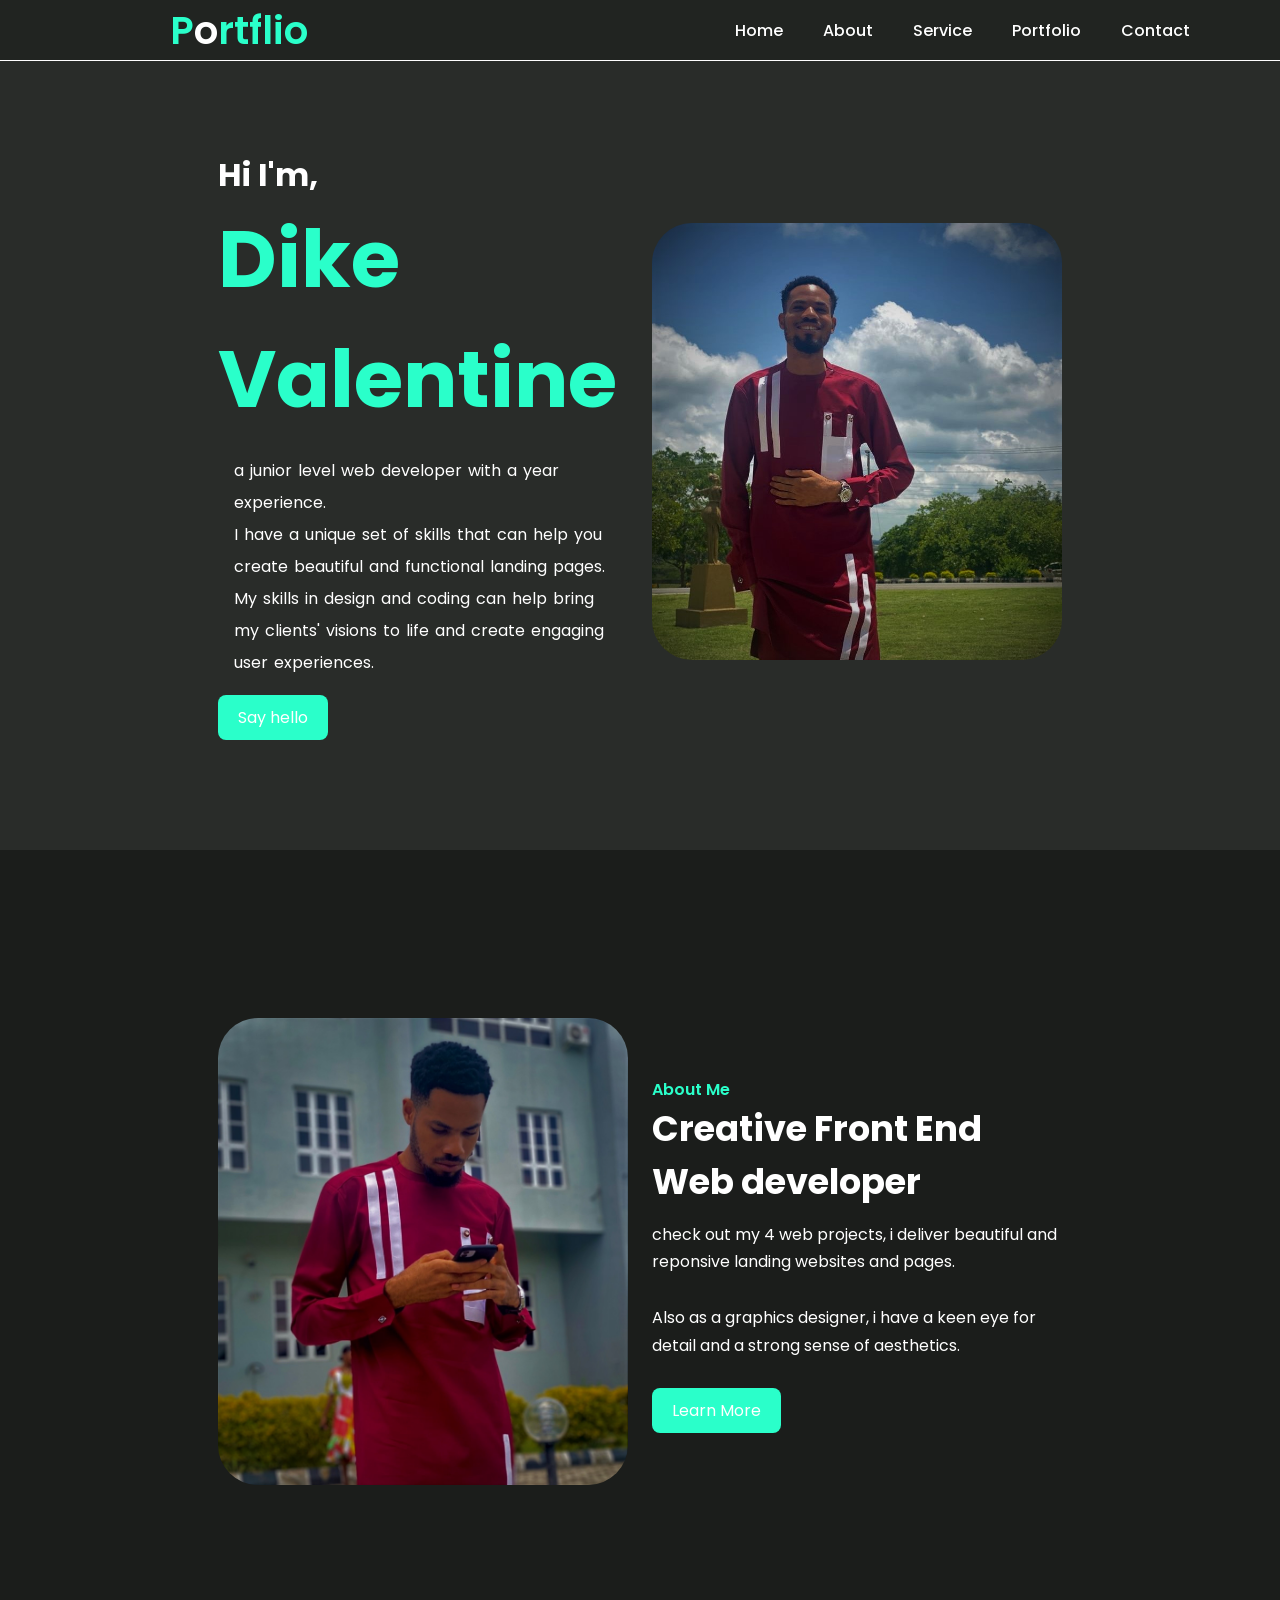
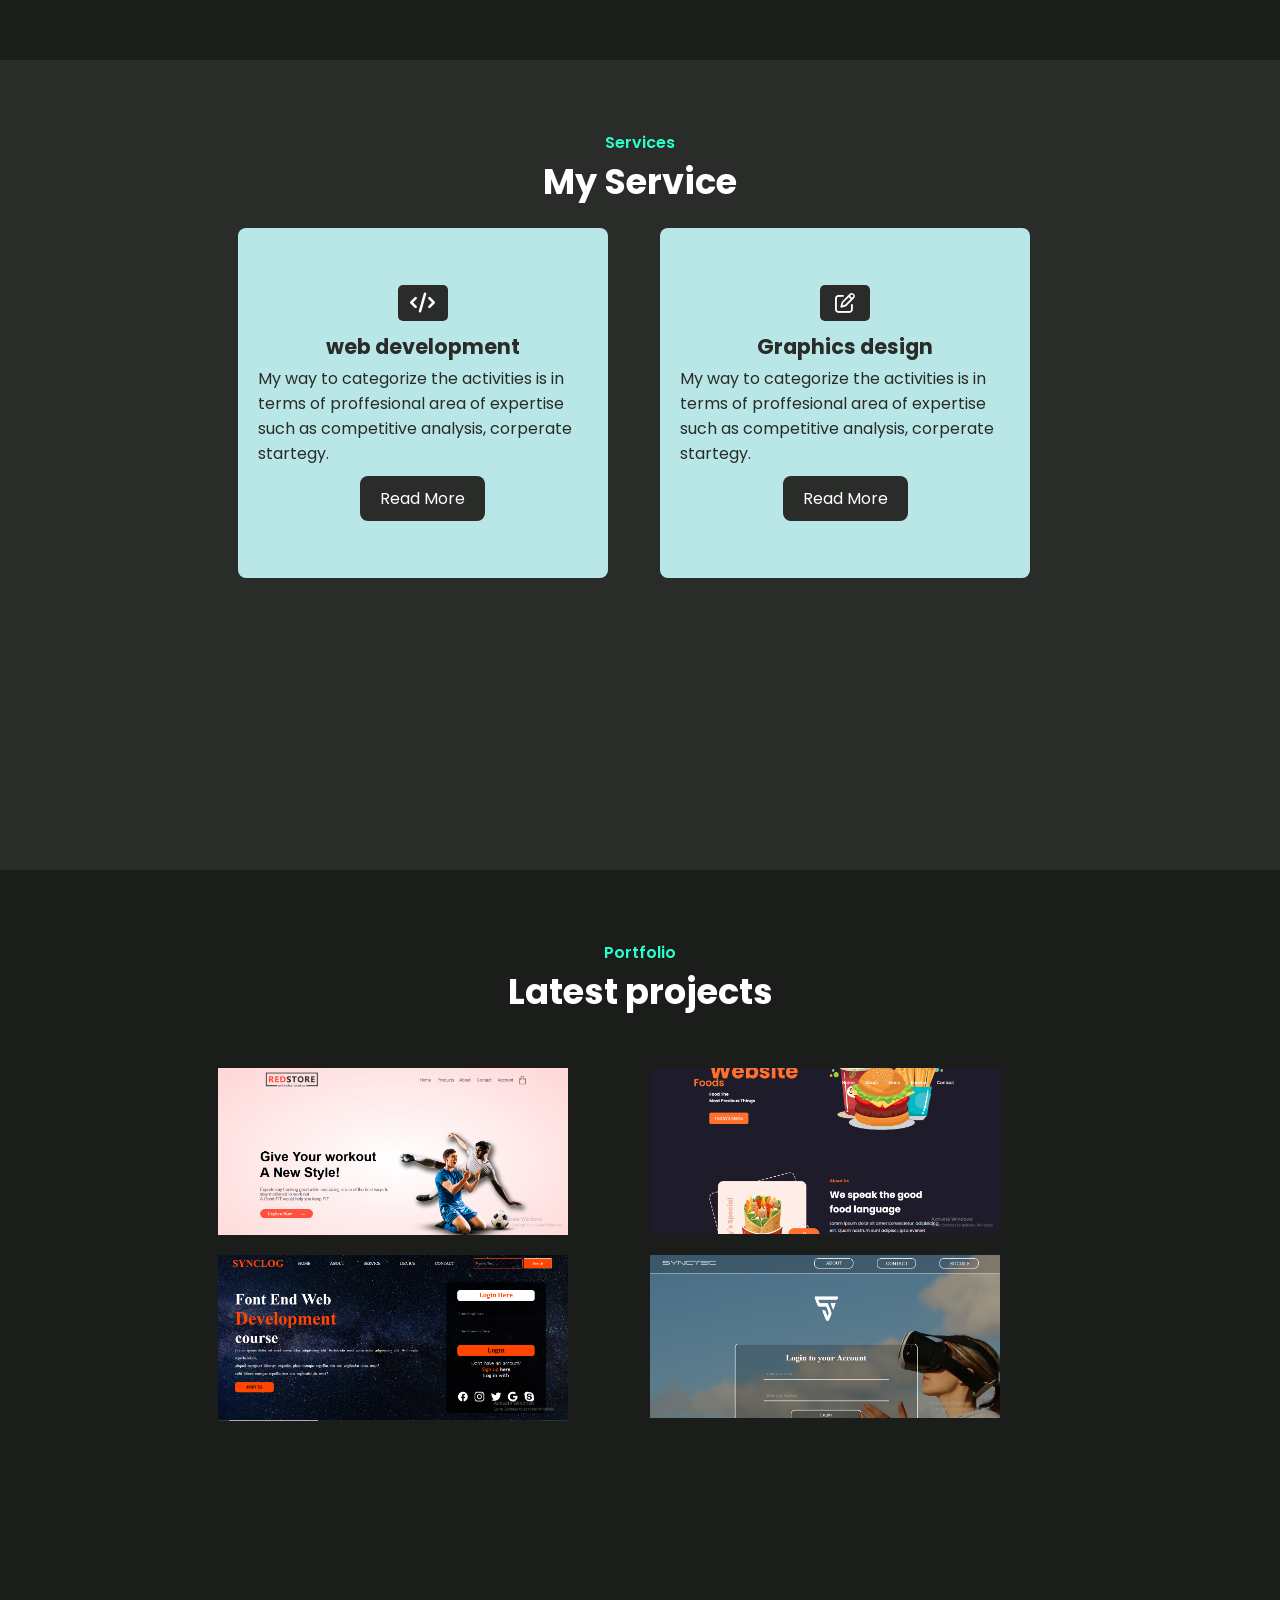
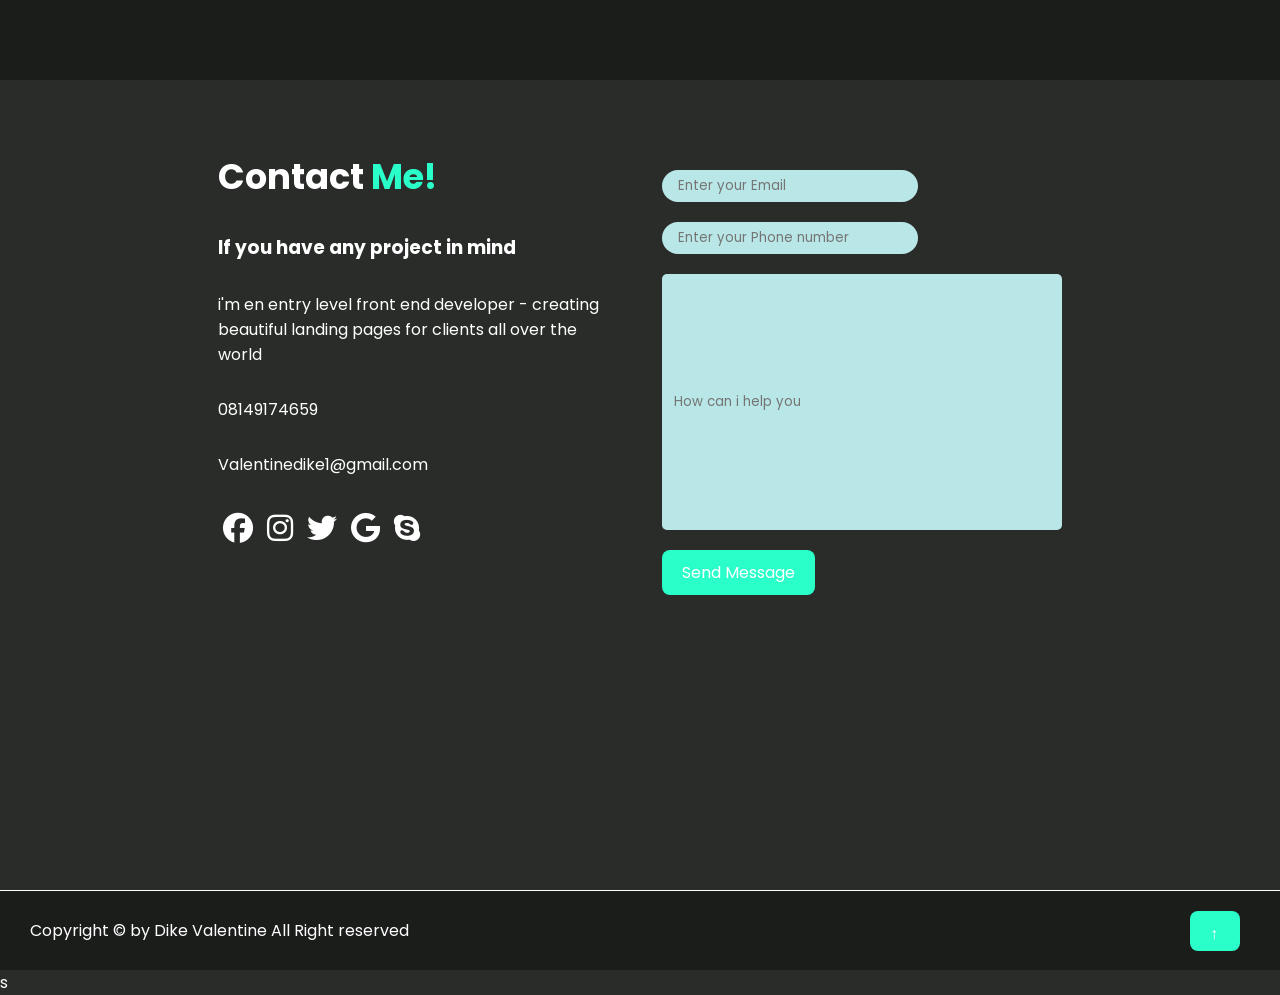
==== index.html @ 597dbd9a "nav abr update to portfolio" ====
<!DOCTYPE html>
<html lang="en">
  <head>
    <meta charset="UTF-8" />
    <meta http-equiv="X-UA-Compatible" content="IE=edge" />
    <meta name="viewport" content="width=device-width, initial-scale=1.0" />
    <link rel="stylesheet" type="text/css" href="main.css" />
    <title>My portfolio site</title>
    <!-- <link rel="stylesheet" href="https://cdnjs.cloudflare.com/ajax/libs/font-awesome/6.3.0/css/all.min.css">
    <link rel="stylesheet" href="path/to/font-awesome/css/font-awesome.min.css">
    <link rel="preconnect" href="https://fonts.googleapis.com">
<link rel="preconnect" href="https://fonts.gstatic.com" crossorigin> -->
<link rel="stylesheet" href="https://cdnjs.cloudflare.com/ajax/libs/font-awesome/6.3.0/css/all.min.css" integrity="sha512-SzlrxWUlpfuzQ+pcUCosxcglQRNAq/DZjVsC0lE40xsADsfeQoEypE+enwcOiGjk/bSuGGKHEyjSoQ1zVisanQ==" crossorigin="anonymous" referrerpolicy="no-referrer" />
<link href="https://fonts.googleapis.com/css2?family=DynaPuff:wght@500&family=Fugaz+One&family=Poppins:ital,wght@0,100;0,200;0,300;0,400;0,500;0,600;0,700;0,800;0,900;1,300&display=swap" rel="stylesheet">
  </head>
  <body>
    <!-- header -->
    <header>
      <a class="logo" href="">P<span>o</span>rtflio</a>


      <!-- <a href="" id="toggle-button" class ="toggle-button"> -->



        <span class="bar"></span>
        <span class="bar"></span>
        <span class="bar"></span>
      </a>
      <ul id="navbar-links" class="navbar-links">
        <li><a href="#home">Home</a></li>
        <li><a href="#about">About</a></li>
        <li><a href="#service">Service</a></li>
        <li><a href="#portfolio">Portfolio</a></li>
        <li><a href="#contact">Contact</a></li>
      </ul>

    <div id="menu-btn"><i class="fa-solid fa-bars"></i></div>
  
      

    </header>

    <!-- home section -->
    <section class="home" id="home">
      <div class="home-text">
        <h3>Hi I'm,</h3>
        <h1>Dike Valentine</h1>
        <p>
          a junior level web developer with a year experience.<br />
          I have a unique set of skills that can help you create beautiful
          and functional landing pages. My skills in design and coding can help
          bring my clients' visions to life and create engaging user
          experiences.
        </p>
        <a href="#" class="btn">Say hello</a>
      </div>

      <div class="home-img">
        <img src="images/firstimage.jpg" alt="" />
      </div>
    </section>

    <!-- about me section -->

    <section class="about" id="about">
      <div class="about-img">
        <img src="images/secondimage.JPG" />
      </div>
      <div class="about-text">
        <span>About Me</span>
        <h4>Creative Front End Web developer</h4>
        <p>check out my 4 web projects, i deliver beautiful and reponsive landing websites and pages. </p>
        <p>Also as a graphics designer, i have a keen eye for detail and a strong sense of aesthetics. </p>
        <a href="#" class="btn">Learn More</a>
      </div>
    </section>

    <!-- Services section-->
    <section class="service" id="service">
      <div class="heading">
        <span>Services</span>
        <h4>My Service</h4>
      </div>

      <div class="service-container">
        <div class="box">
          <i class="fa fa-code" aria-hidden="true"></i>
          <h2>web development</h2>
          <h3>My way to categorize the activities is in terms of proffesional area of expertise such as competitive analysis, corperate startegy.</h3>
          <a href="#" class="btn">Read More</a>
        </div>

        <div class="box">
          <i class="fa-regular fa-pen-to-square"></i>
          <h2>Graphics design</h2>
          <h3>My way to categorize the activities is in terms of proffesional area of expertise such as competitive analysis, corperate startegy.</h3>
          <a href="#" class="btn">Read More</a>
        </div>
        </div>
<!-- 
        <div class="box">
          <h2>Programming with python</h2>
          <h3></h3>
          <a href="#" class="btn">Learn More</a>
        </div>
      </div> -->
    </section>

    <!-- portfolio section -->

    <section class="portfolio" id="portfolio">
      <div class="heading">
        <span>Portfolio</span>
        <h4>Latest projects</h4>
      </div>

      <div class="portfolio-container">
        <div class="port-box">
          <div class="port-box-img">
            <img src="images/ecommerce.PNG" alt="" />
          </div>
          <div class="layer">
            <h3>E-Commerce Website</h3>
            <p>A landing page for an E-commerce site</p>
          </div>
        </div>

        <div class="port-box">
          <div class="port-box-img">
            <img src="images/foodwebsite.PNG" alt="" />
          </div>
          <div class="layer">
            <h3>Food & Restaurant Website.</h3>
            <p>A Food & Restaurnat landing web page</p>
          </div>
        </div>

        <div class="port-box">
          <div class="port-box-img">
            <img src="images/loginpage.PNG" alt="" />
          </div>
          <div class="layer">
            <h3>Standard log-in page.</h3>
            <p>A log-in web page</p>
          </div>
        </div>

        <div class="port-box">
          <div class="port-box-img">
            <img src="images/synctecwebsite.PNG" alt="" />
          </div>
          <div class="layer">
            <h3>Synctec log-in page</h3>
            <p>Gaming website log-in page</p>
          </div>
        </div>
      </div>
    </section>

    <!-- contact section -->

    <section class="contact" id="contact">
      <div class="contact-conatiner">
      <div class="contact-box">
        <h4>Contact <span>Me!</span> </h4>
        <h3>If you have any project in mind</h3>

        <p>
          i'm en entry level front end developer - creating beautiful landing
          pages for clients all over the world
        </p>

        <p>08149174659</p>

        <p>Valentinedike1@gmail.com</p>

        <div class="icons">
          <a href="#"><i class="fa-brands fa-facebook"></i></a>
          <a href="#"><i class="fa-brands fa-instagram"></i></a>
          <a href="#"><i class="fa-brands fa-twitter"></i></a>
          <a href="#"><i class="fa-brands fa-google"></i></a>
          <a href="#"><i class="fa-brands fa-skype"></i></a>
        </div>
      </div>
      <div class="contact-form">
        <div class="forms">
          <div class="input-div">
            <input
              class="email-input"
              placeholder="  &#160 Enter your Email"
              type="email"
              id="email"
            />
          </div>
          <div class="input-div">
            <input
              class="number-input"
              placeholder="  &#160 Enter your Phone number"
              type="inputbox"
              id="Password"
            />
          </div>

          <div class="input-div">
            <input
              class="info-input"
              placeholder="  &#160How can i help you"
              type="inputbox"
              id="Password"
            />
          </div>
        </div>

        <a href="#" class="btn">Send Message</a>
      </div>
    </div>
    </section>

    <footer> 
      <p>Copyright &#169 by Dike Valentine All Right reserved</p>

      <a href="#top" class="btn">&uarr;</a>
    </footer>
    <script src="script.js" defer></script>
  </body>
</html>
s
---- main.css ----
*{
  padding: 0;
  margin: 0;
  box-sizing: border-box;
  font-family: 'Poppins', sans-serif;
  scroll-behavior: smooth;
  list-style: none;
  text-decoration: none;


}

:root{
  --main-color:#2affca;
  --text-color:#fff;
  --bg-color:#292c29;
  --big-font:5rem;
  --h2-font:1rem;
  --p-font:0.9rem;
  --h3-font: 2rem;
  --h4-font: 2.2rem;
  --sec-bg-color:#1b1d1b;

}

::selection{
  background-color: var(--main-color) ;
  color: var(--text-color);
}

body{
  background: var(--bg-color);
  color: var(--text-color);
}


/* header section */

/* .toggle-button{
  position: absolute;
  top: .75rem;
  right: 1rem;
  display: flex;
  flex-direction: column;
  justify-content: space-between;
  width: 30px;
  height: 21px;
  visibility: hidden;
}

.toggle-button .bar{

  height: 3px;
  width: 100%;
  background-color: white;
  border-radius: 10px;
} */
#menu-btn i{

  
font-size: 30px;
visibility: hidden;

}

header{
  position: fixed;
  top: 0;
  right: 0;
  width: 100%;
  z-index: 1000;
  display: flex;
   justify-content: space-between;
  align-items: center;
  padding: 30px 170px;
  border-bottom: solid white;
  border-width: thin;
  height: 3rem;
  background: #11131150;
}



.logo{
  color: var(--main-color);
  font-weight: 600;
  font-size: 2.4rem;
  position: absolute;
}

.logo span{
  color: var(--text-color);
}

header .navbar-links {
  
  position: absolute;
  right: 0;
padding-right: 70px;
width: auto;

 
}

header  ul {
    
  display: flex;

  

}



/* header .r li.active{

  opacity: 1;



}
header .r .active{
  visibility: hidden;
} */


.navbar-links a{
  color: var(--text-color);
  padding: 10px 20px;
  font-weight: 500;
  transition: color 0.6s linear;
}

.navbar-links li a:hover{
  color: var(--main-color);
}

#menu-icon{
  font-size: 2rem;
  cursor: pointer;
}



/* home section */

h4{
  font-size: var(--h4-font);
}

section{
  padding: 70px 17%;
  width: 100%;
  min-height: 90vh;

}

.home{
  width: 100%;
  min-height: 90vh;
  display: grid;
  grid-template-columns: repeat(2, 1fr);
  grid-gap: 1.5rem;
   align-items: center;
   margin-top: 40px; 
}

.home img{
  max-width: 100%;
  width: 600px;
  height: auto;
  border-radius: 40px;
  transition: all 0.5s ease-in-out;
  cursor: pointer;
  
}

.home img:hover{

  transform:translateX(40px);
}

.home-text h1{
  font-size: var(--big-font);
  color: var(--main-color);
 
}

.home-text p{
  font-size: var(--h2-font);
  margin: 1rem 1rem;
  word-spacing: 2px;
  line-height:2rem;
}

.home-text h3{
  font-size: var(--h3-font);

}

.btn{
  display: inline-block;
  padding: 10px 20px;
  background-color: var(--main-color);
  color: #fff;
  border-radius: 0.5rem;
  transition: 0.18s ease-out;
  cursor: pointer;
}

.btn:hover{

  transform: scale(1.2) translateY(5px);
}

/* about menu */

.about{
  display: grid;
  grid-template-columns: repeat(2, 2fr);

grid-gap: 1.5rem;
align-items: center;

  background-color: var(--sec-bg-color);
 
}



.about-img img{
  max-width: 100%;
  width: 600px;
  height: auto;
  border-radius: 40px;
  transition: all 0.5s ease-in-out;
  cursor: pointer;
}

.about img:hover{

  transform:translateX(-40px);
}

.about-text span{
  color: var(--main-color);
  font-weight: 600;

}

.about-text h2{
  font-size: var(--h2-font);
  margin-top: 0.8rem;
}

.about-text p{

  margin: 0.8rem 0 1.8rem;
  line-height: 1.7;
}


.heading{
  text-align: center;
}

.heading span{
  color: var(--main-color);
  font-weight: 600;
}

.heading h2{
  font-size: var(--h2-font);

}


/* service section */



.service-container{
  display: grid;
  /* grid-template-columns: repeat(auto-fit, minmax(220px, auto));
  grid-gap: 1.5rem;
  align-items: center; */
  

  
  
  justify-content: center;
  grid-template-columns: repeat(2, 1fr);

}

.service-container .btn{
  background-color: var(--bg-color);
  color: var(--text-color);
  transition: transform 0.18s ease-in-out , background-color 0.3s ease;
}

.service-container .btn:hover{
  background-color: rgb(151, 151, 151);

}

.box{
  position: relative;
  margin-top: 4rem;
  margin: 20px 20px;
  height: auto;
  display: flex;
  flex-direction: column;
  align-items: center;
  justify-content: center;
  background: #b9e6e6;
  padding: 20px;
  border-radius: 0.5rem;
  height: 350px;
  width: 370px;
  cursor: pointer;
}

.box i{

  font-size: 20px;
  background-color: var(--bg-color);
  width: 50px;
  height: 36px;
  display: flex;
  justify-content: center;
  border-radius: 5px;
  align-items: center;
}

.box-img{

  width: 220px;
  height: 220px;

}

.box-img img{

  width: 100%;
  height: 100%;
}

.box h2{
  font-size: 1.3rem;
  color: var(--bg-color);
  margin-top: 10px;

}

.box h3{
  color: var(--bg-color);
  font-size: 1rem;
  font-weight: 400;
  margin: 4px 0 10px;
}

.box span{
color: var(--main-color);
}

/* .box i{
  background: var(--main-color);
  position: absolute;
  right: 0;
  top: 0;
  font-size: 30px;
  padding: 7px;
  border-top-right-radius: 0.5rem} */


  /* portfolio section */


.portfolio{
  background: var(--sec-bg-color);
}

  .port-box{

    width: 350px;
    position: relative;
    text-align: center;
    height: auto;
  }

  .port-box-img{

    width: 350px;
    max-width: 350px;
    height: auto;
    cursor: pointer;
  
   
  
  }

  .layer{
    position: absolute;
    height: 0;
    bottom: 0;
    left: 0;
    right: 0;
    background-color: rgba(0, 0, 0, 0.75);
    transition: .5s ease;
    overflow: hidden;
    display: flex;
    flex-direction: column;
    align-items: center;
    justify-content: center;
border-top-left-radius: 10px;
border-top-right-radius: 10px;
cursor: pointer;
  }

.port-box:hover .layer{  

    height: 90%;

  }

  .port-box-img img{

    width: 100%;
    height:auto;
    display: block;
  }


  .portfolio-container{

    margin-top: 50px;

    display: grid;
    grid-template-columns: repeat(2, 2fr);
    justify-content: center;
    grid-gap: 20px;
  }

  .portfolio-container h3{
    margin: 5px;
    color: var(--main-color);
  }



  /* contact section */

  .contact-form{
    
    margin-left: 50px;

  }

  .contact-box h2{

   margin:30px 0;
   border: none;
   outline: none;

  }

  .contact-box h4 span{

    color: var(--main-color);
  }
  .contact-box h3{

    margin:30px 0;
    }

    
 .contact-box p{
  margin:30px 0;
    }

  .contact-conatiner{

    display: grid;
    grid-template-columns: repeat(2, 2fr);

  }

   .email-input{

    width: 16rem;
    height: 2rem;
    border: none;
    background: #b9e6e6;
    border-radius: 35px
  }

  .number-input{
    width: 16rem;
    height: 2rem;
    background: #b9e6e6;
    border: none;
    border-radius: 35px
  }

  .info-input{
    width: 25rem;
    height: 16rem;
    border: none;
    background: #b9e6e6;
    border-radius: 5px
  }

  .input-div{

    margin: 20px 0;

  }

  .icons{
    
    width: 100%;
    /* display: flex;
    justify-content: space-between;
    align-items: center;
    margin-bottom: 10px; */
}

.icons a{
  color: white;
  text-decoration: none;
  font-size: 30px;
  padding-bottom: 50px;
  transition: color 0.2s ease-in-out;
  margin-top: 20px;
  margin-left: 5px;
  margin-right: 5px;
  transition: all 0.3s ease-in-out;
  cursor: pointer;
  
  }

  .icons a i{

    font-size: 30px;
  }

  .icons a:hover{
    color:var(--main-color);
  }

  /* footer section */

  footer{
    display: flex;
    justify-content: space-between;
    align-items: center;
  border-top: solid white;
  border-width: thin;
  height: 5rem;
  background: var(--sec-bg-color);
  }

  footer a{
    width: 50px;
    height: 40px;
    margin-right: 40px;
   /* margin-top: 20px; */

  }

  footer p{

    margin-left: 30px;
    

  }

  /* media queries */
  /* --dextop: 1200px;
  --laptop: 992px;
  --tablet: 768px;
  --phone: 460px; */


  @media screen and (max-width: 740px){

    
    body p {

      font: 0.5px;
      

    }

    header{
      width: 100%;
      position: relative;

      
    }
    header .logo{
      position: absolute;
      right: 530px;

    }
    /* .toggle-button{

      visibility: visible;
      margin-top: 8px;


    } */

    header .navbar-links{
  display: flex;
      flex-direction: column;
      justify-content: center;
      align-items: center;
      width: 100%;
      padding: 0;
      
    }

     .navbar-links{
      /* display: flex;
      flex-direction: column;
      justify-content: center;
      align-items: center; */
      width: 100%;
      top: 0;
      background: var(--main-color);
      height: 60vh;
      margin: 0;
      font-size: 20px;
      transform: translateY(-800px);
      transition: all 0.5s;
    }
  

    .navbar-links li{

      display: flex;
      justify-content: center;
      align-items: center;
      width: 100%;
      margin: 15px 0;
    }

    .showmenu{
      transform: translate(0);
    }

    #menu-btn i {

     visibility: visible;
      position: absolute;

      right: 30px;
      top: 15px;
  
      
    }
  

    

    .header .navbar-links:hover{

      visibility: visible;


    }



   

    .r-links ul li a:hover{

      color: var(--text-color);
      transform: scale(2);
    }
    
    .icons {

 display: flex;
    }

    .icons i{

      margin: 0 10px;
    }

  

  

    .home{
      display: flex;
      flex-direction: column;
    }

    .home-text{
      display: flex;
      flex-direction: column;
      justify-content: center;
      align-items: center;
      text-align: center;
      margin-bottom: 40px;

    }

    .about{
      display: flex;
      flex-direction: column;
    }

    .about-text{
      order: 0;

      text-align: center;

    }

    .about-img{
      order: 1;

    }

    .service-container{

      display: flex;
      flex-direction: column;
      justify-content: center;
      align-items: center;
    }

    
    .portfolio-container{

      display: flex;
      flex-direction: column;
      justify-content: center;
      align-items: center;
      row-gap: 50px;

    }

    .logo{
      position: absolute;
      left: 20px;
font-size: 2rem;
    }

    .contact-conatiner{
      display: flex;
      flex-direction: column;
      justify-content: center;
      align-items: center;

    }

    .contact-box{
      display: flex;
      flex-direction: column;
      justify-content: center;
      align-items: center;
    }

    .contact-form{

      display: flex;
      flex-direction: column;
      justify-content: center;
      align-items: center;
    }

    .forms{
      display: flex;
      flex-direction: column;
      justify-content: center;
      align-items: center;
    }

    .menubar i{
      visibility: visible;
      position: absolute;
      padding-left: 130px;
      font-size: 26px;
      }

      .menubar{
     margin-bottom: 20px;
      }
   

   .r {
      display: flex;
      flex-direction: column;
      position: absolute;
     
    }

    }

  

  @media screen and (max-width: 460px){

    .home-text h1{

      font-size:3.5rem;
    }

    .home img{

      border-radius: 10px;
    }

    .about img{
      border-radius: 10px;
    }

    .header{
      width: 100%;
      justify-content: center;
      overflow: hidden;
    }
    
 


 /* .contact-conatiner .icons  i{
margin-left: 250px;
 
  
  } */

  .box{

    height: 260px;
    width: 280px;
    position: relative;

  }

  .box h3{

    font-size: 10px;
    margin-bottom: 25px;
  }

  .box i{
    font-size: 30px;

    height:  250px;
    width: 170;
    padding: 10px 0;


  }

  .port-box{
    
    width: 290px;
  }

  .port-box img{

    width: 290px;

  }

  .box .btn{


    /* margin-bottom: 0px; */

  }

  /* .port-box{
    width: 100px;
  } */

  .info-input{
    width: 250px;
    margin-right:40px;
  }

  .email-input{
    margin-right:40px;
  }

  .number-input{
    margin-right:40px;
  }

  .contact-form .btn{

    margin-right:40px;

  }

  footer{
    font-size: 12px;
   
  }

  footer p{
    margin-left: 50px;
  }

  footer .btn{
    display: none;
   
  }

  .service{
    margin-top: 60px;
  }

  

}
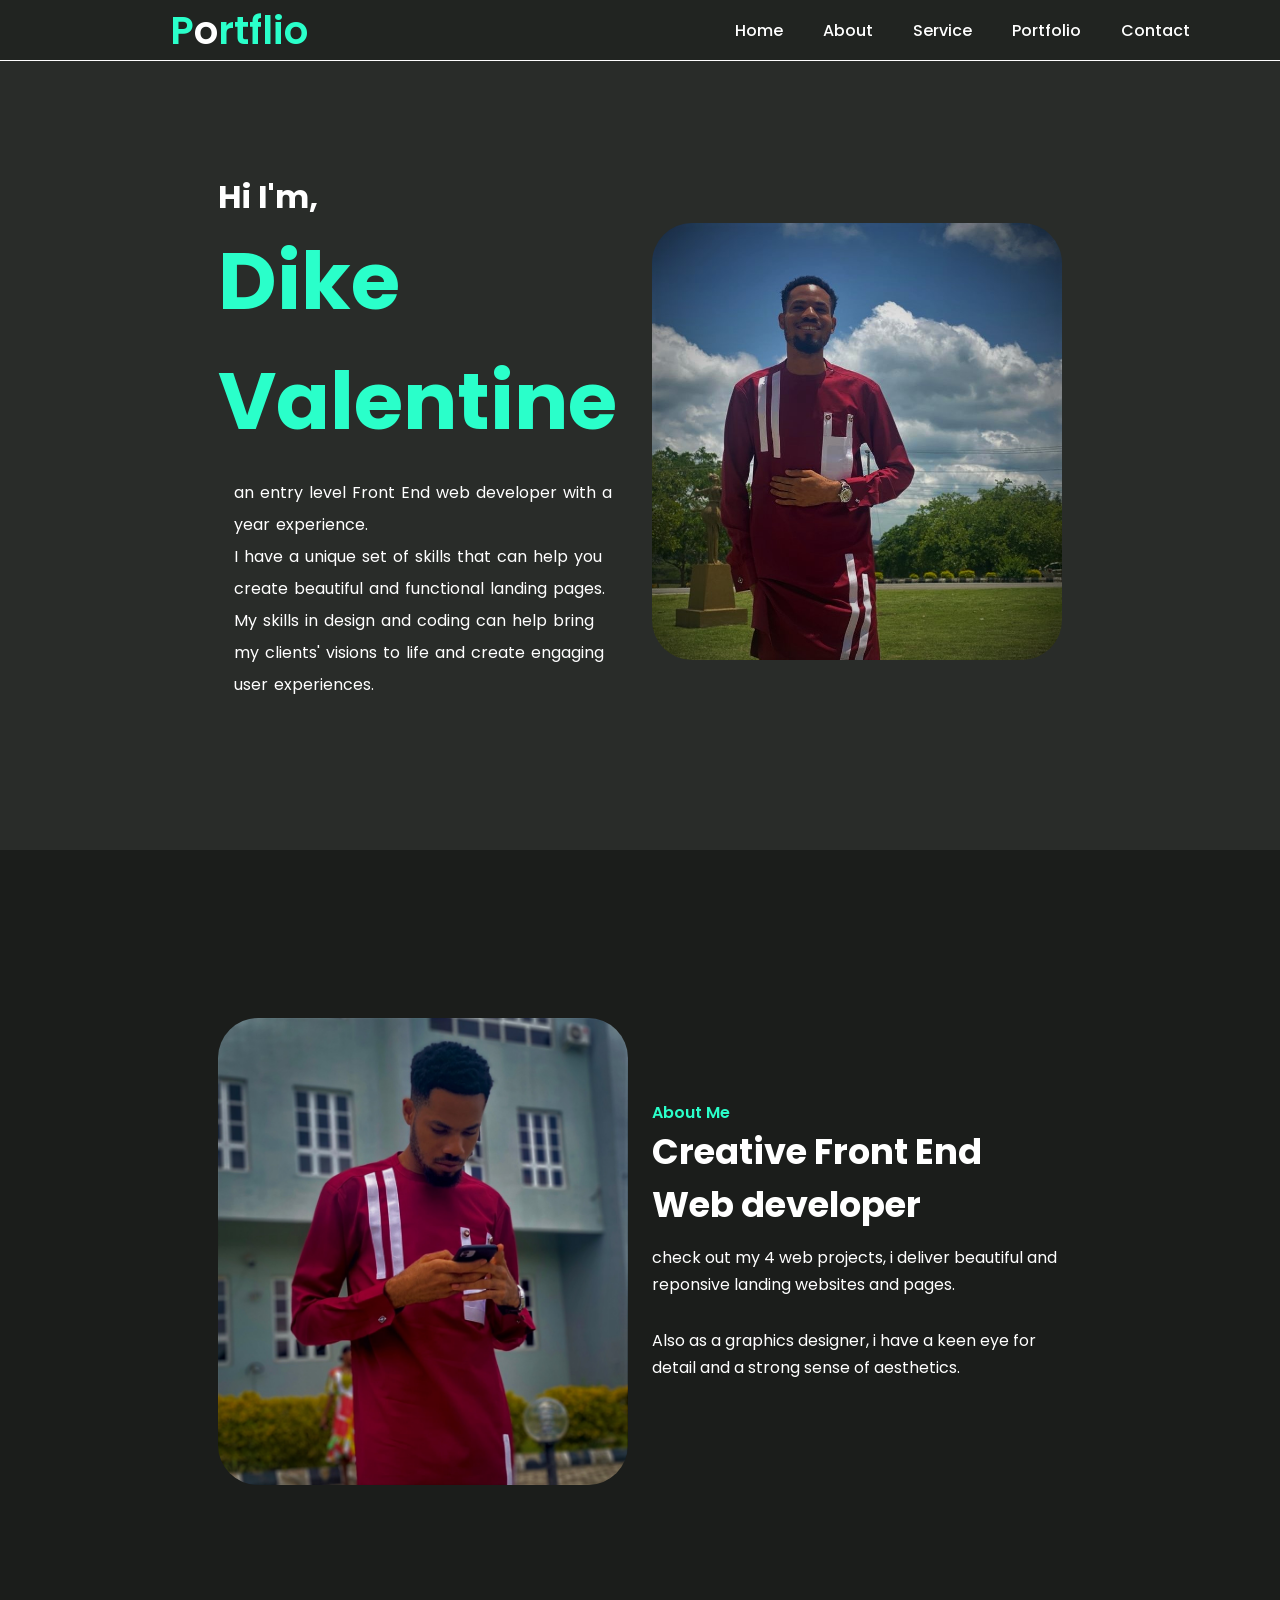
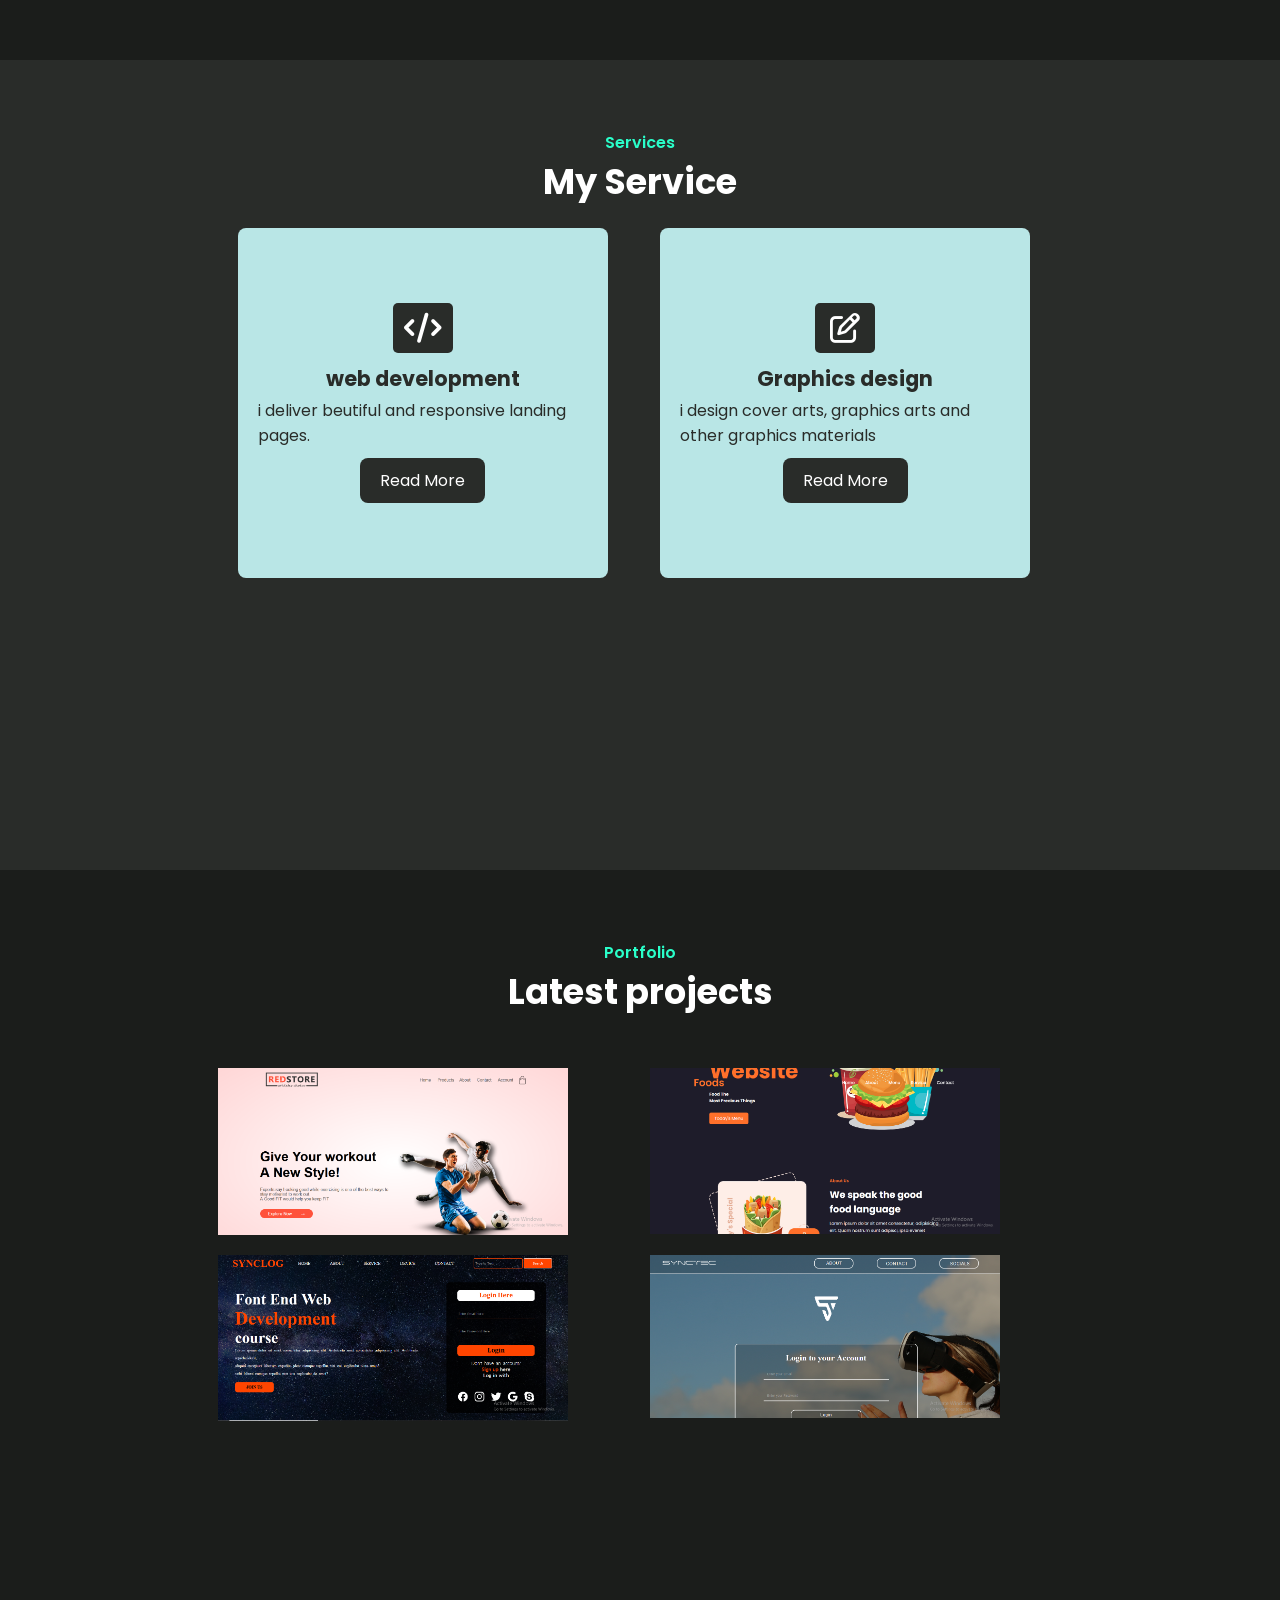
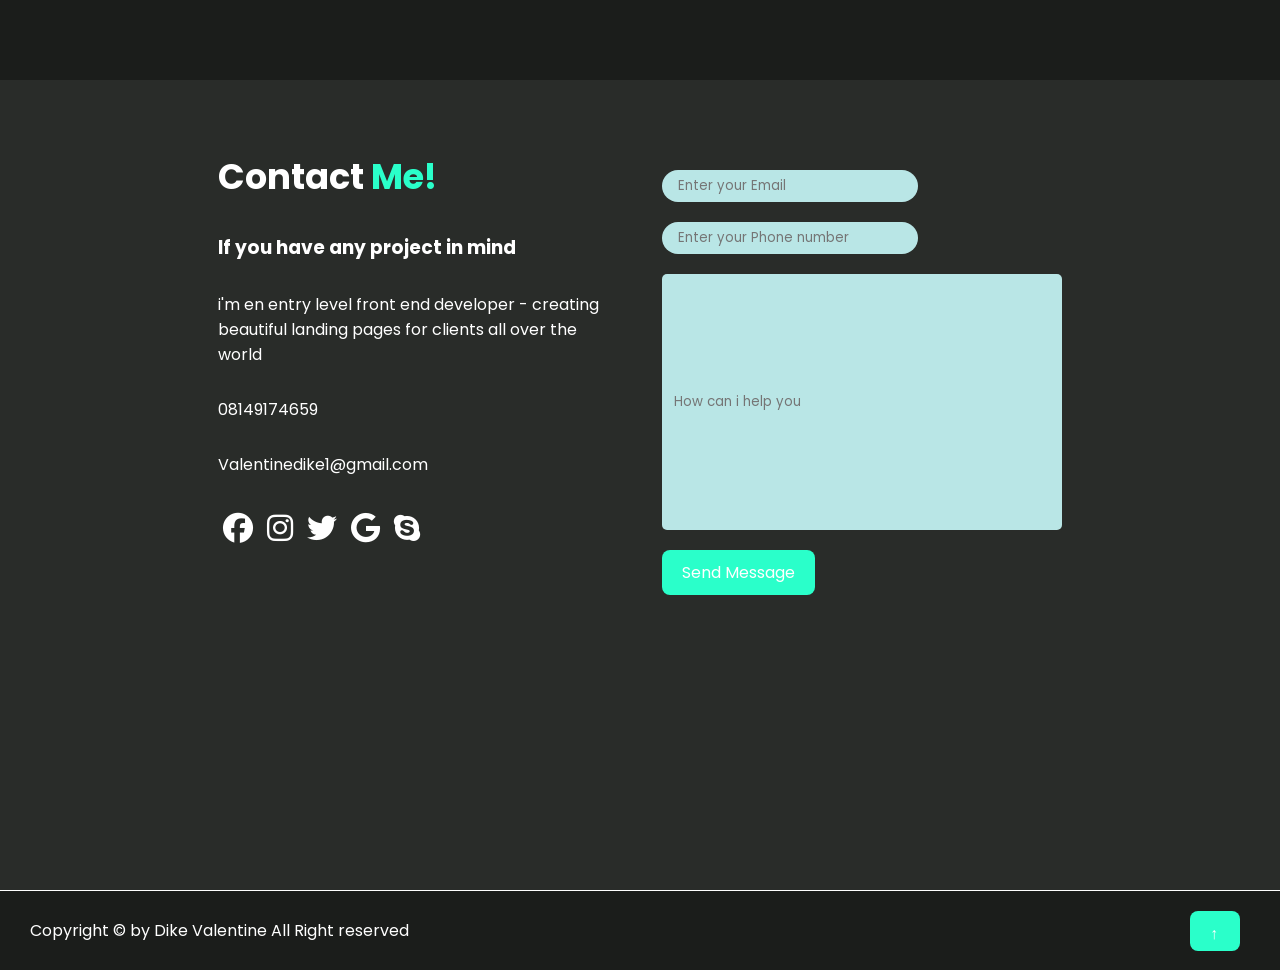
==== commit 9428066d: "new update" ====
--- a/index.html
+++ b/index.html
@@ -47,13 +47,13 @@
         <h3>Hi I'm,</h3>
         <h1>Dike Valentine</h1>
         <p>
-          a junior level web developer with a year experience.<br />
+          an entry level Front End web developer with a year experience.<br />
           I have a unique set of skills that can help you create beautiful
           and functional landing pages. My skills in design and coding can help
           bring my clients' visions to life and create engaging user
           experiences.
         </p>
-        <a href="#" class="btn">Say hello</a>
+        <!-- <a href="#" class="btn">Say hello</a> -->
       </div>
 
       <div class="home-img">
@@ -72,7 +72,7 @@
         <h4>Creative Front End Web developer</h4>
         <p>check out my 4 web projects, i deliver beautiful and reponsive landing websites and pages. </p>
         <p>Also as a graphics designer, i have a keen eye for detail and a strong sense of aesthetics. </p>
-        <a href="#" class="btn">Learn More</a>
+        <!-- <a href="#" class="btn">Learn More</a> -->
       </div>
     </section>
 
@@ -87,14 +87,14 @@
         <div class="box">
           <i class="fa fa-code" aria-hidden="true"></i>
           <h2>web development</h2>
-          <h3>My way to categorize the activities is in terms of proffesional area of expertise such as competitive analysis, corperate startegy.</h3>
+          <h3>i deliver beutiful and responsive landing pages.</h3>
           <a href="#" class="btn">Read More</a>
         </div>
 
         <div class="box">
           <i class="fa-regular fa-pen-to-square"></i>
           <h2>Graphics design</h2>
-          <h3>My way to categorize the activities is in terms of proffesional area of expertise such as competitive analysis, corperate startegy.</h3>
+          <h3>i design cover arts, graphics arts and other graphics materials</h3>
           <a href="#" class="btn">Read More</a>
         </div>
         </div>
@@ -224,5 +224,4 @@
     </footer>
     <script src="script.js" defer></script>
   </body>
-</html>
-s+</html>
--- a/main.css
+++ b/main.css
@@ -323,10 +323,10 @@
 
 .box i{
 
-  font-size: 20px;
+  font-size: 30px;
   background-color: var(--bg-color);
-  width: 50px;
-  height: 36px;
+  width: 60px;
+  height: 50px;
   display: flex;
   justify-content: center;
   border-radius: 5px;
@@ -647,6 +647,16 @@
       margin: 15px 0;
     }
 
+    .navbar-links li a:visited{
+      color: var(--sec-bg-color);
+
+    }
+    .navbar-links li a{
+
+      color: var(--sec-bg-color);
+
+    }
+
     .showmenu{
       transform: translate(0);
     }
@@ -682,9 +692,11 @@
       transform: scale(2);
     }
     
-    .icons {
+   .contact-conatiner .icons {
 
  display: flex;
+ justify-content: center;
+ align-items: center;
     }
 
     .icons i{
@@ -831,15 +843,11 @@
  
 
 
- /* .contact-conatiner .icons  i{
-margin-left: 250px;
- 
-  
-  } */
 
   .box{
 
     height: 260px;
+    
     width: 280px;
     position: relative;
 
@@ -851,11 +859,11 @@
     margin-bottom: 25px;
   }
 
-  .box i{
+  .service-container .box i{
     font-size: 30px;
 
-    height:  250px;
-    width: 170;
+    height:  60px;
+    width: 60px;
     padding: 10px 0;
 
 
@@ -872,16 +880,7 @@
 
   }
 
-  .box .btn{
-
-
-    /* margin-bottom: 0px; */
-
-  }
-
-  /* .port-box{
-    width: 100px;
-  } */
+
 
   .info-input{
     width: 250px;
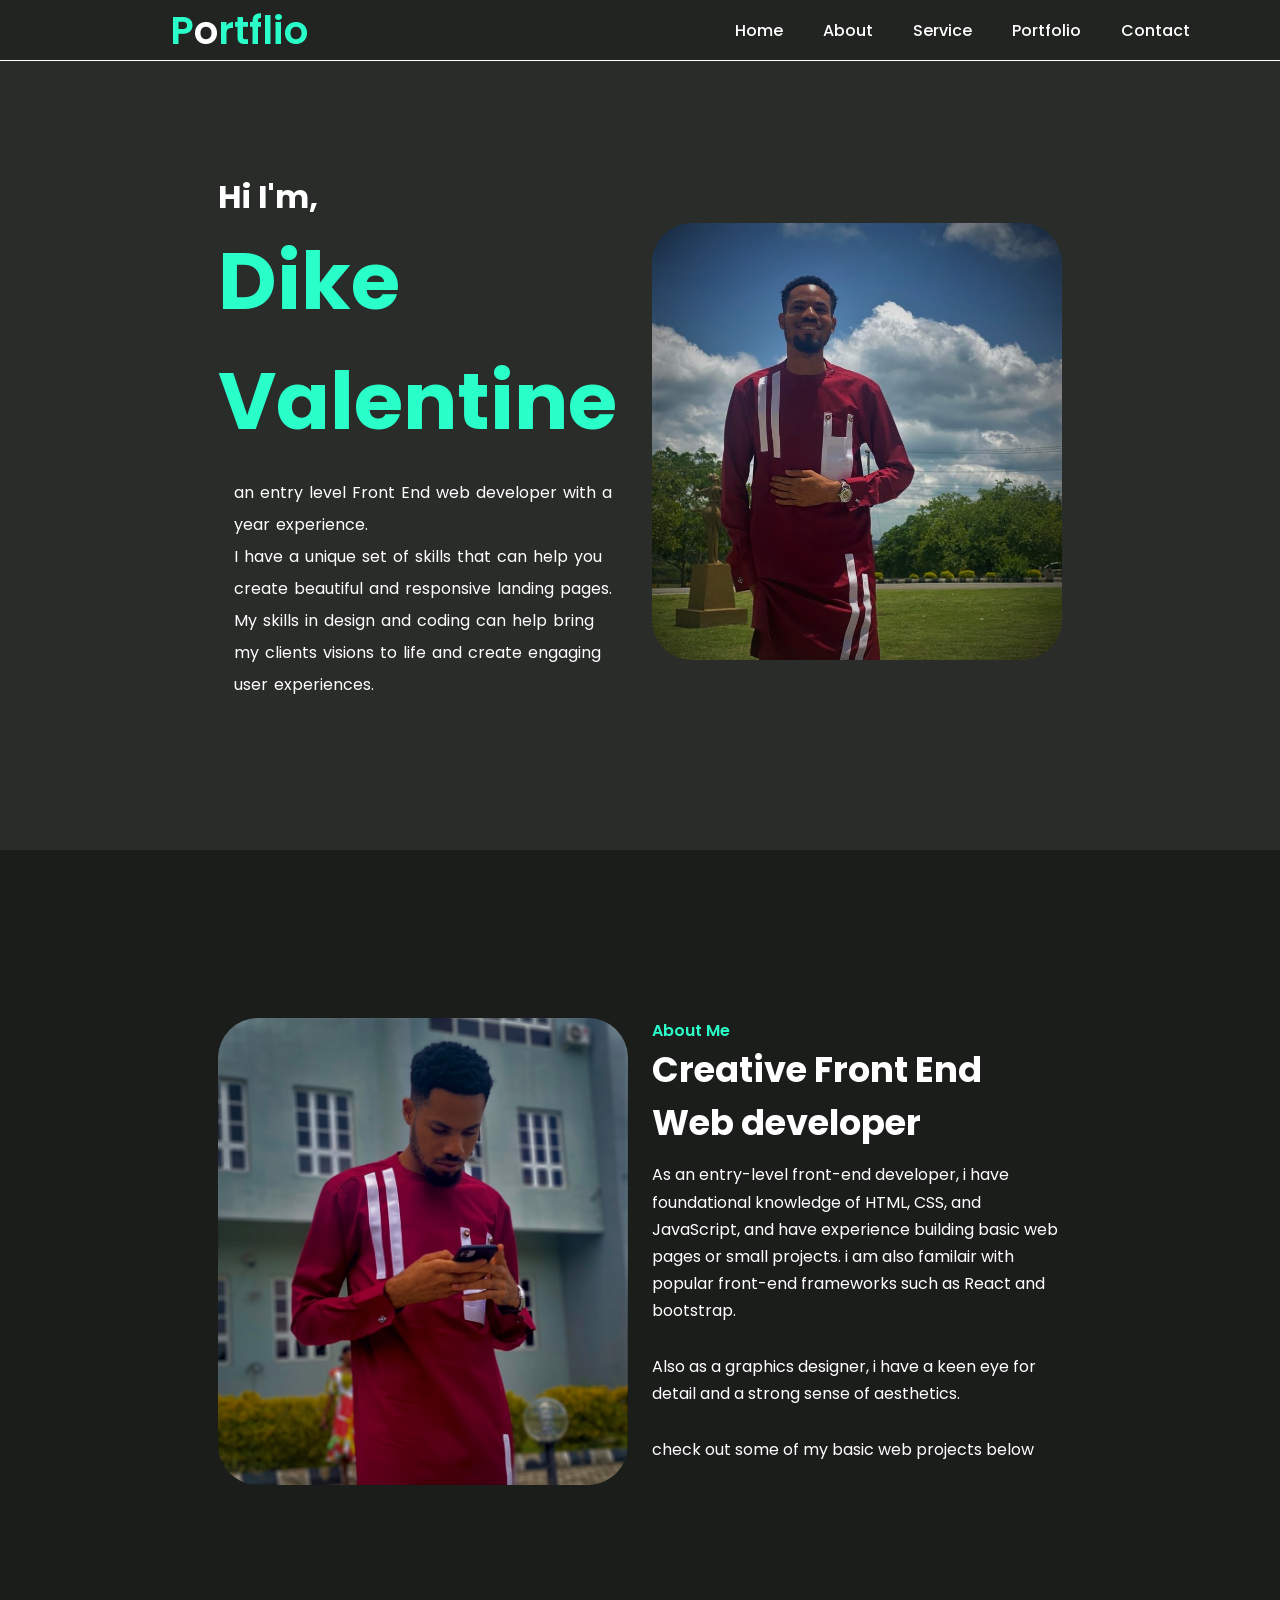
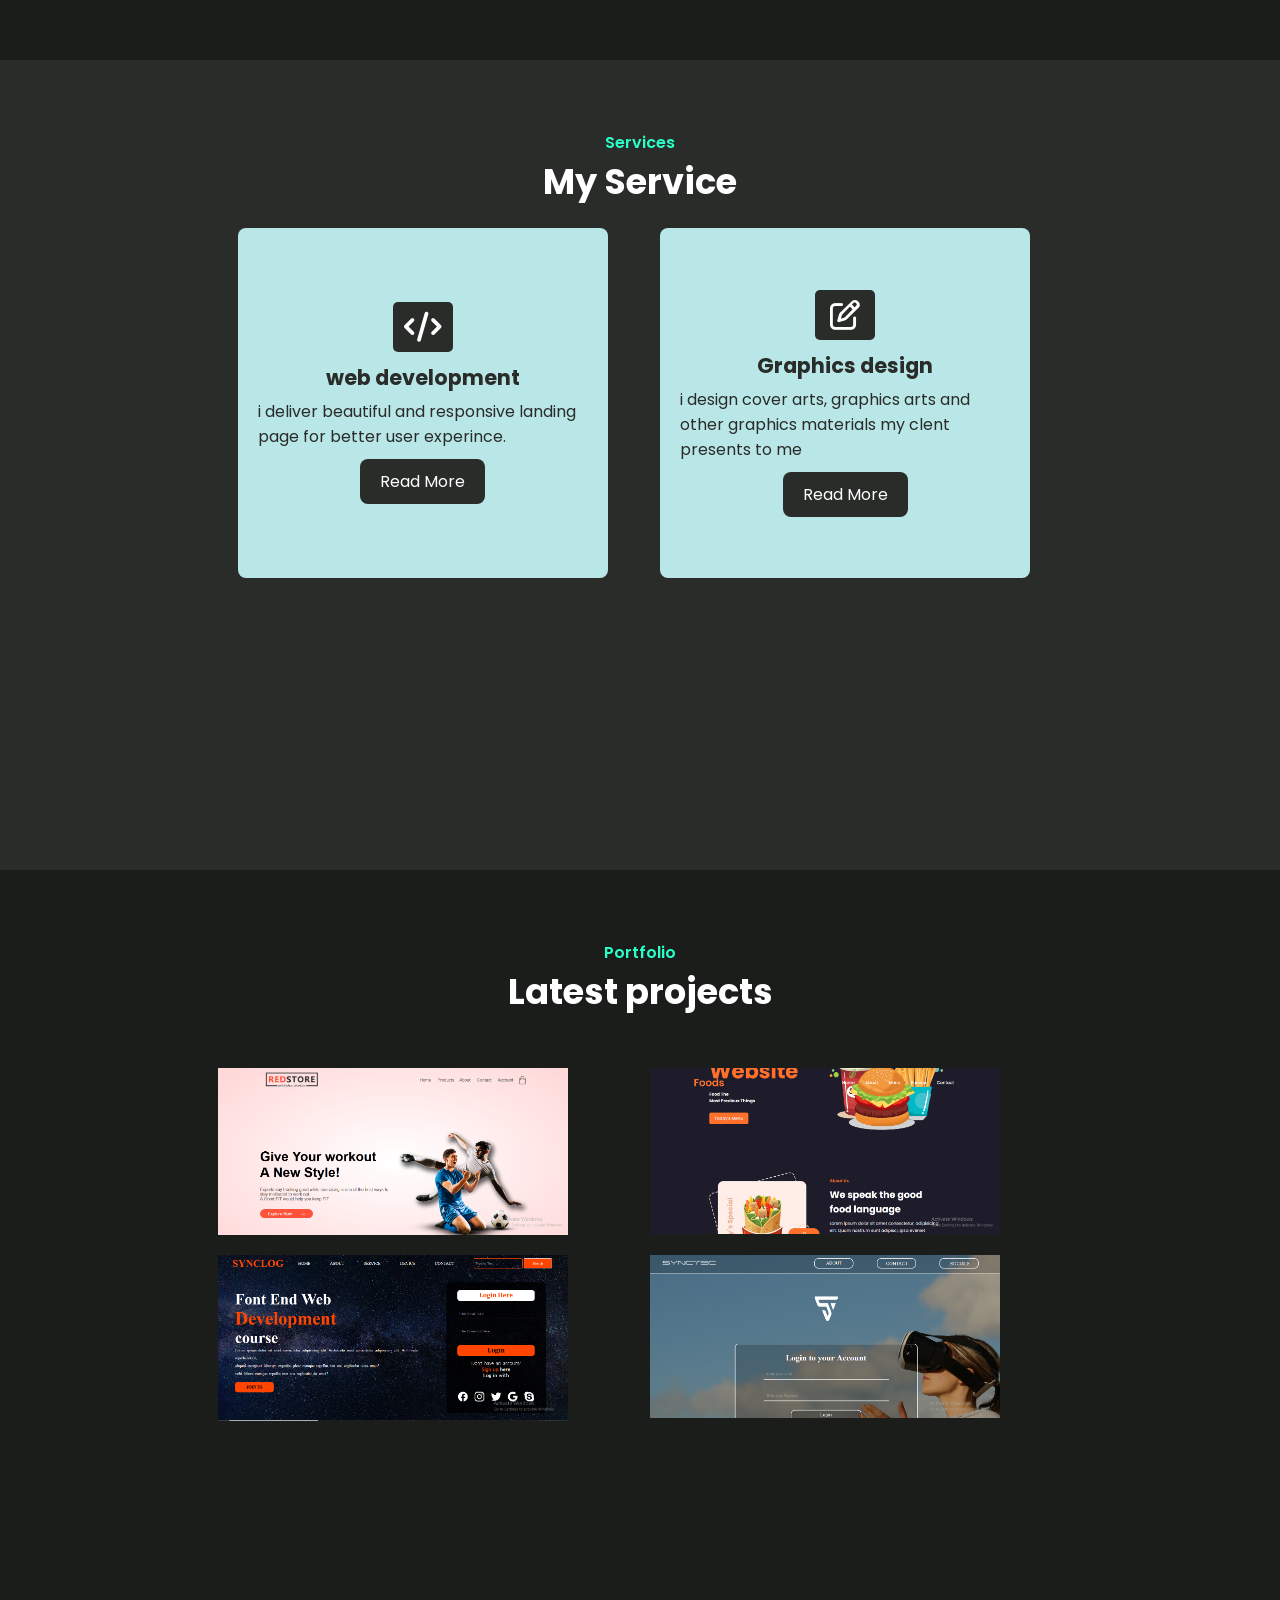
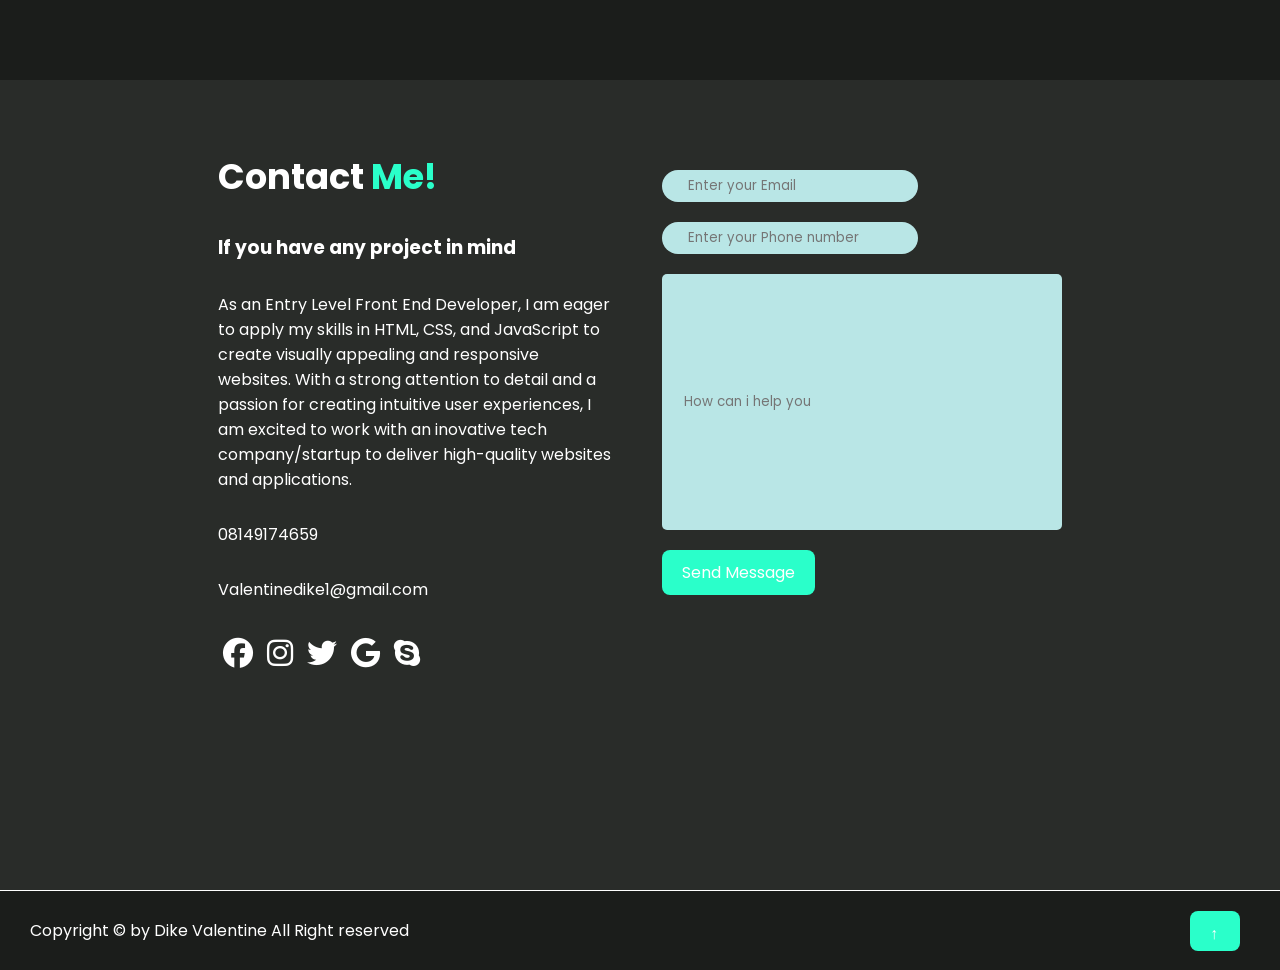
==== commit c5d1c300: "new update" ====
--- a/index.html
+++ b/index.html
@@ -49,8 +49,8 @@
         <p>
           an entry level Front End web developer with a year experience.<br />
           I have a unique set of skills that can help you create beautiful
-          and functional landing pages. My skills in design and coding can help
-          bring my clients' visions to life and create engaging user
+          and responsive landing pages. My skills in design and coding can help
+          bring my clients visions to life and create engaging user
           experiences.
         </p>
         <!-- <a href="#" class="btn">Say hello</a> -->
@@ -70,8 +70,10 @@
       <div class="about-text">
         <span>About Me</span>
         <h4>Creative Front End Web developer</h4>
-        <p>check out my 4 web projects, i deliver beautiful and reponsive landing websites and pages. </p>
+        <p>As an entry-level front-end developer, i have foundational knowledge of HTML, CSS, and JavaScript, and have experience building basic web pages or small projects. i am also familair with popular front-end frameworks such as React and bootstrap.</p>
         <p>Also as a graphics designer, i have a keen eye for detail and a strong sense of aesthetics. </p>
+        <p>check out some of my basic web projects below </p>
+        
         <!-- <a href="#" class="btn">Learn More</a> -->
       </div>
     </section>
@@ -87,14 +89,14 @@
         <div class="box">
           <i class="fa fa-code" aria-hidden="true"></i>
           <h2>web development</h2>
-          <h3>i deliver beutiful and responsive landing pages.</h3>
+          <h3>i deliver beautiful and responsive landing page for better user experince.</h3>
           <a href="#" class="btn">Read More</a>
         </div>
 
         <div class="box">
           <i class="fa-regular fa-pen-to-square"></i>
           <h2>Graphics design</h2>
-          <h3>i design cover arts, graphics arts and other graphics materials</h3>
+          <h3>i design cover arts, graphics arts and other graphics materials my clent presents to me</h3>
           <a href="#" class="btn">Read More</a>
         </div>
         </div>
@@ -167,8 +169,7 @@
         <h3>If you have any project in mind</h3>
 
         <p>
-          i'm en entry level front end developer - creating beautiful landing
-          pages for clients all over the world
+          As an Entry Level Front End Developer, I am eager to apply my skills in HTML, CSS, and JavaScript to create visually appealing and responsive websites. With a strong attention to detail and a passion for creating intuitive user experiences, I am excited to work with an inovative tech company/startup to deliver high-quality websites and applications.
         </p>
 
         <p>08149174659</p>
--- a/main.css
+++ b/main.css
@@ -357,7 +357,7 @@
   color: var(--bg-color);
   font-size: 1rem;
   font-weight: 400;
-  margin: 4px 0 10px;
+  margin: 6px 0 10px;
 }
 
 .box span{
@@ -492,7 +492,8 @@
     height: 2rem;
     border: none;
     background: #b9e6e6;
-    border-radius: 35px
+    border-radius: 35px;
+    padding-left: 10px;
   }
 
   .number-input{
@@ -500,7 +501,8 @@
     height: 2rem;
     background: #b9e6e6;
     border: none;
-    border-radius: 35px
+    border-radius: 35px;
+    padding-left: 10px;
   }
 
   .info-input{
@@ -508,7 +510,8 @@
     height: 16rem;
     border: none;
     background: #b9e6e6;
-    border-radius: 5px
+    border-radius: 5px;
+    padding-left: 10px;
   }
 
   .input-div{
@@ -795,6 +798,15 @@
       align-items: center;
     }
 
+    .email-input{
+      padding-left: 30px;
+    }
+
+    /* input [type = text]{
+
+      margin-left: 10px;
+    } */
+
     .menubar i{
       visibility: visible;
       position: absolute;
@@ -855,8 +867,8 @@
 
   .box h3{
 
-    font-size: 10px;
-    margin-bottom: 25px;
+    font-size: 20px;
+    margin-bottom: 30px;
   }
 
   .service-container .box i{
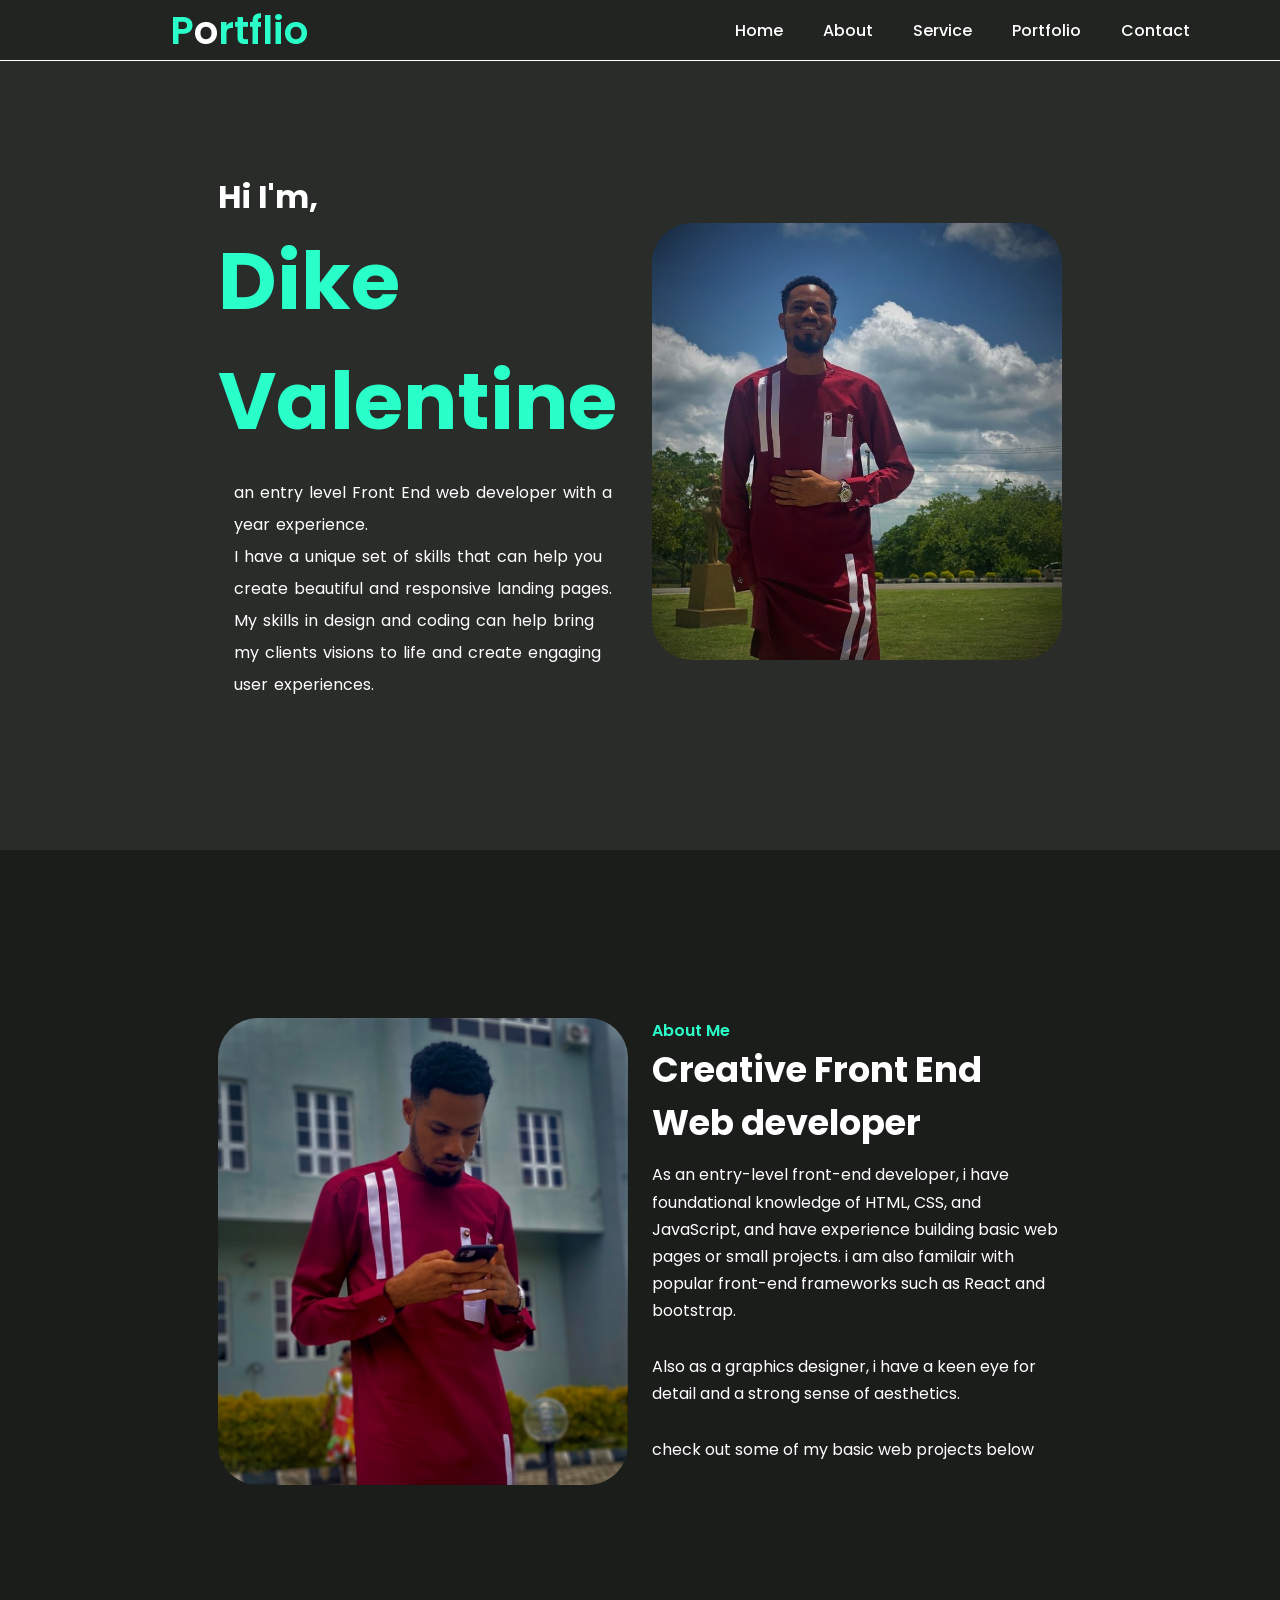
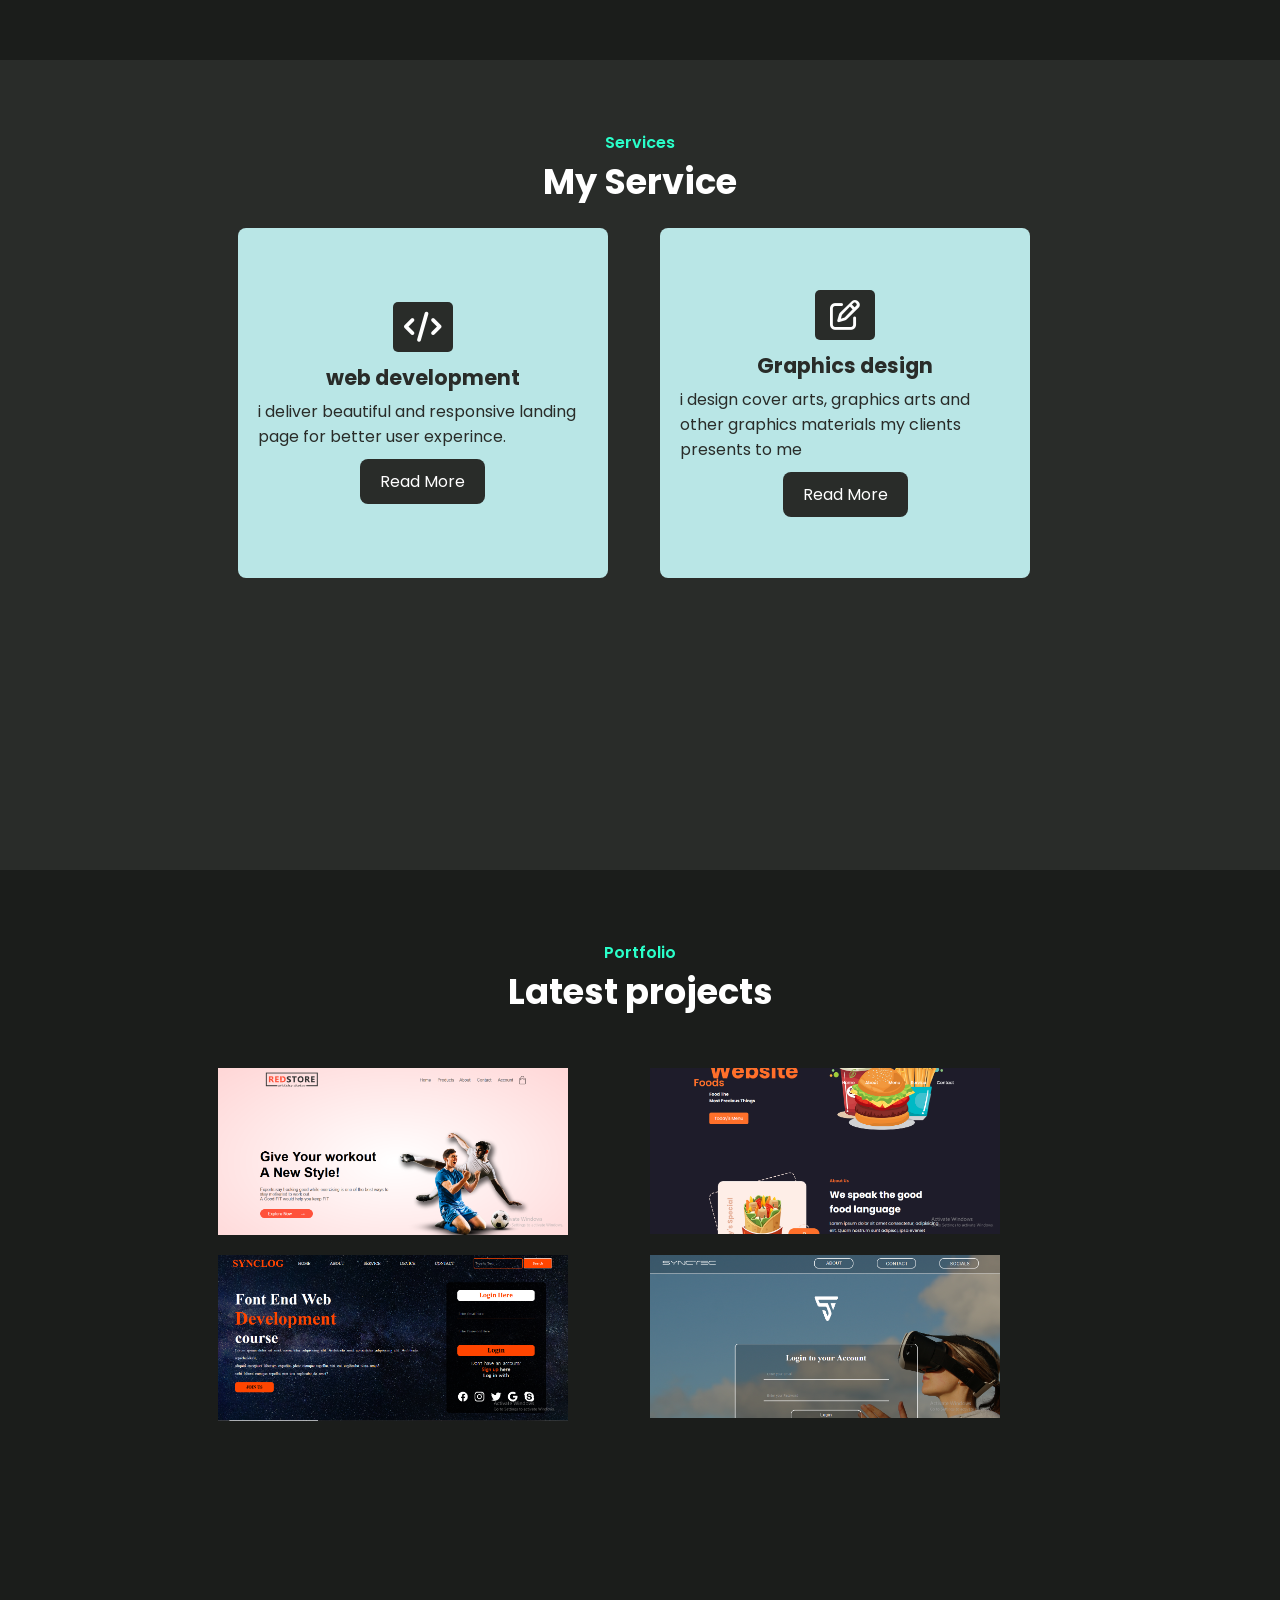
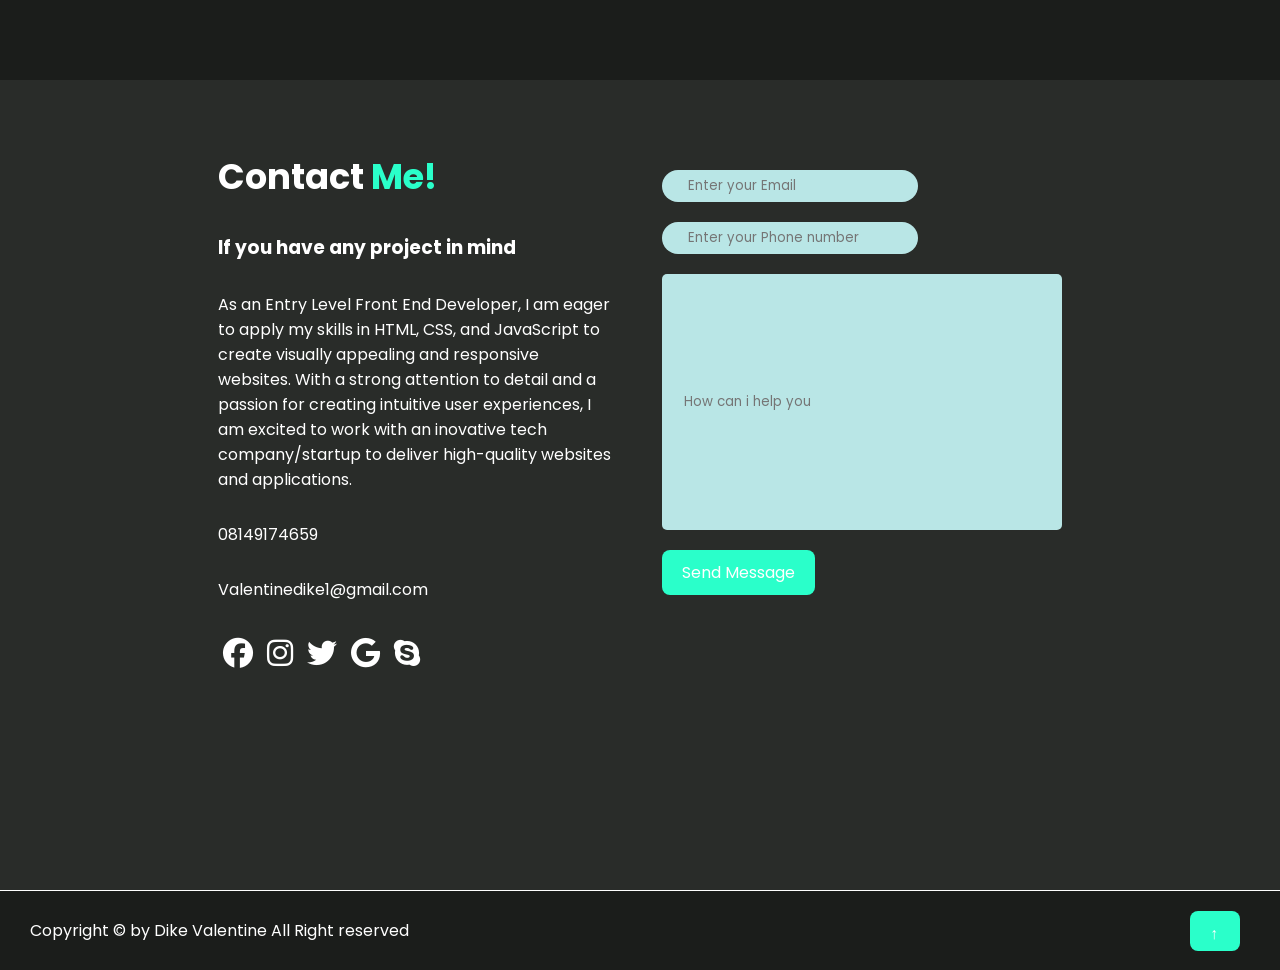
==== commit b8252bdd: "push" ====
--- a/index.html
+++ b/index.html
@@ -96,7 +96,7 @@
         <div class="box">
           <i class="fa-regular fa-pen-to-square"></i>
           <h2>Graphics design</h2>
-          <h3>i design cover arts, graphics arts and other graphics materials my clent presents to me</h3>
+          <h3>i design cover arts, graphics arts and other graphics materials my clients presents to me</h3>
           <a href="#" class="btn">Read More</a>
         </div>
         </div>
--- a/main.css
+++ b/main.css
@@ -858,16 +858,16 @@
 
   .box{
 
-    height: 260px;
-    
-    width: 280px;
+    height: 300px;
+    
+    width: 310px;
     position: relative;
 
   }
 
   .box h3{
 
-    font-size: 20px;
+    font-size: 15px;
     margin-bottom: 30px;
   }
 
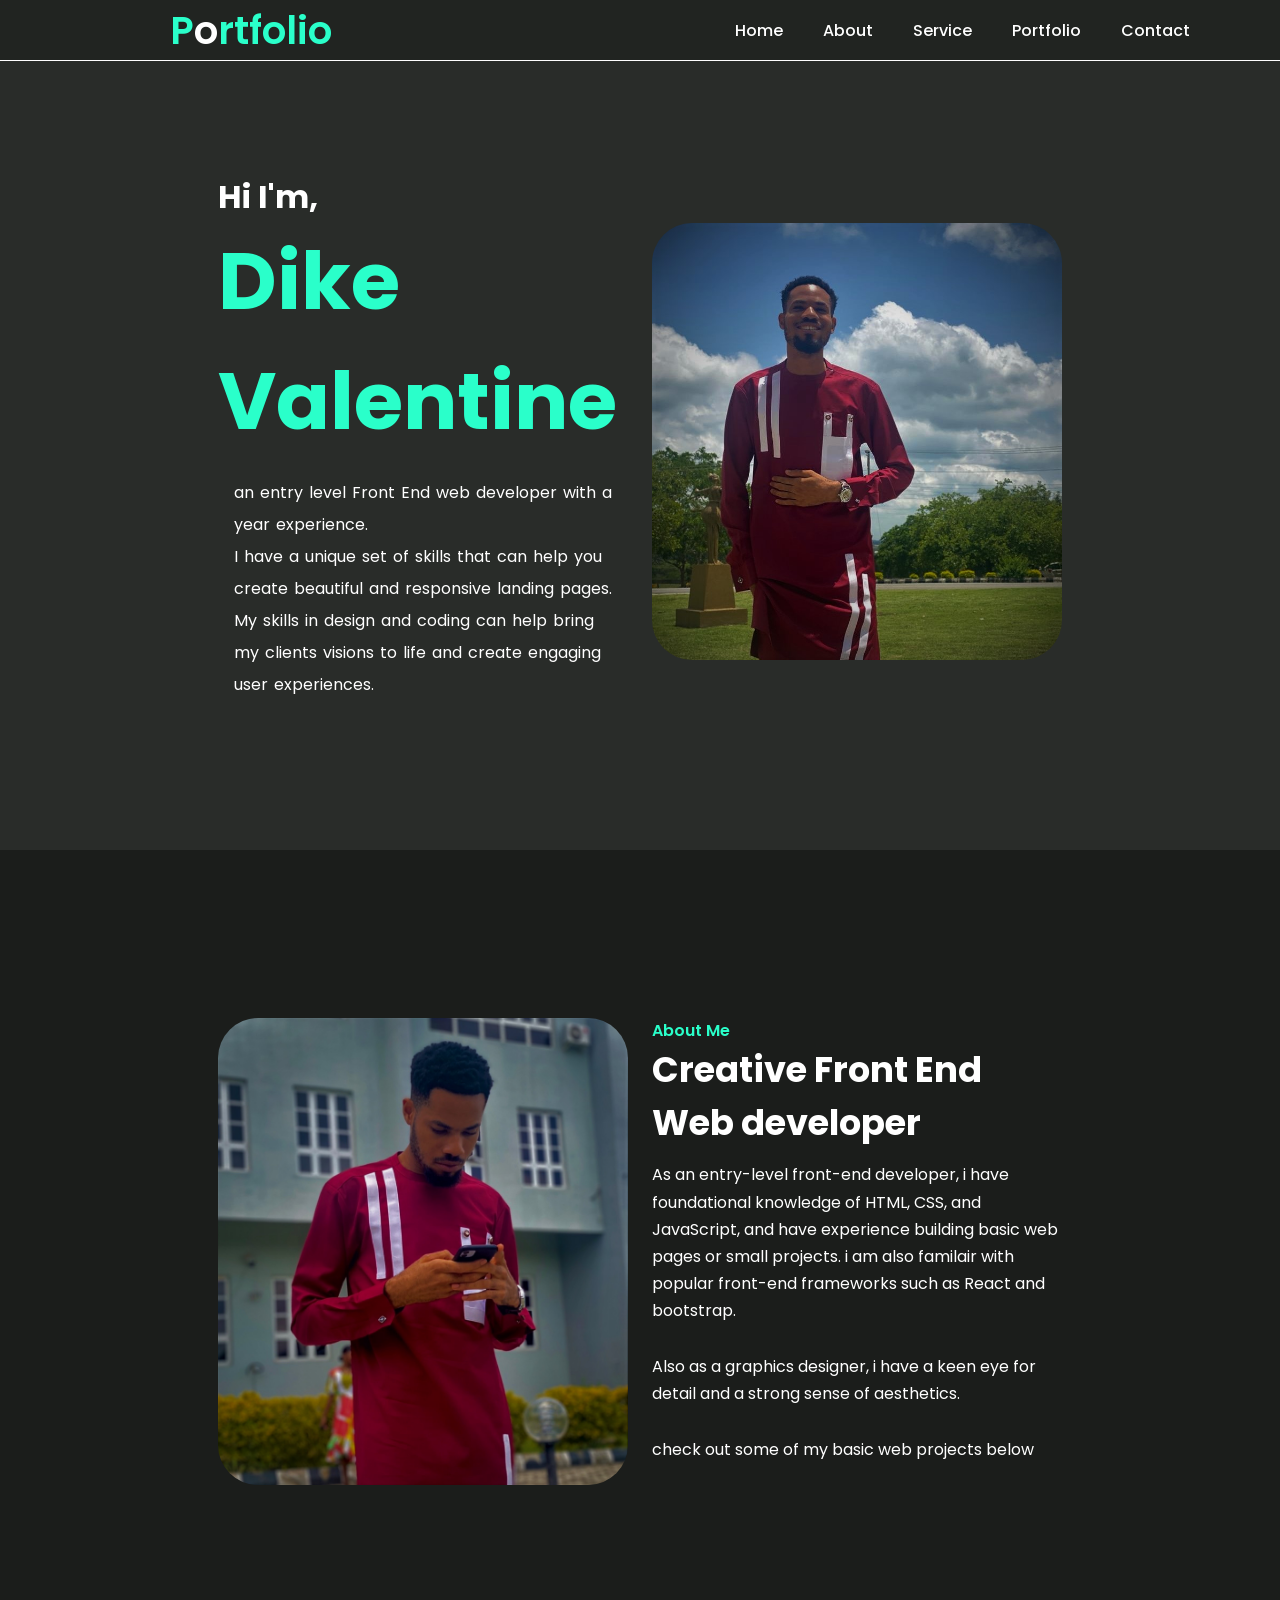
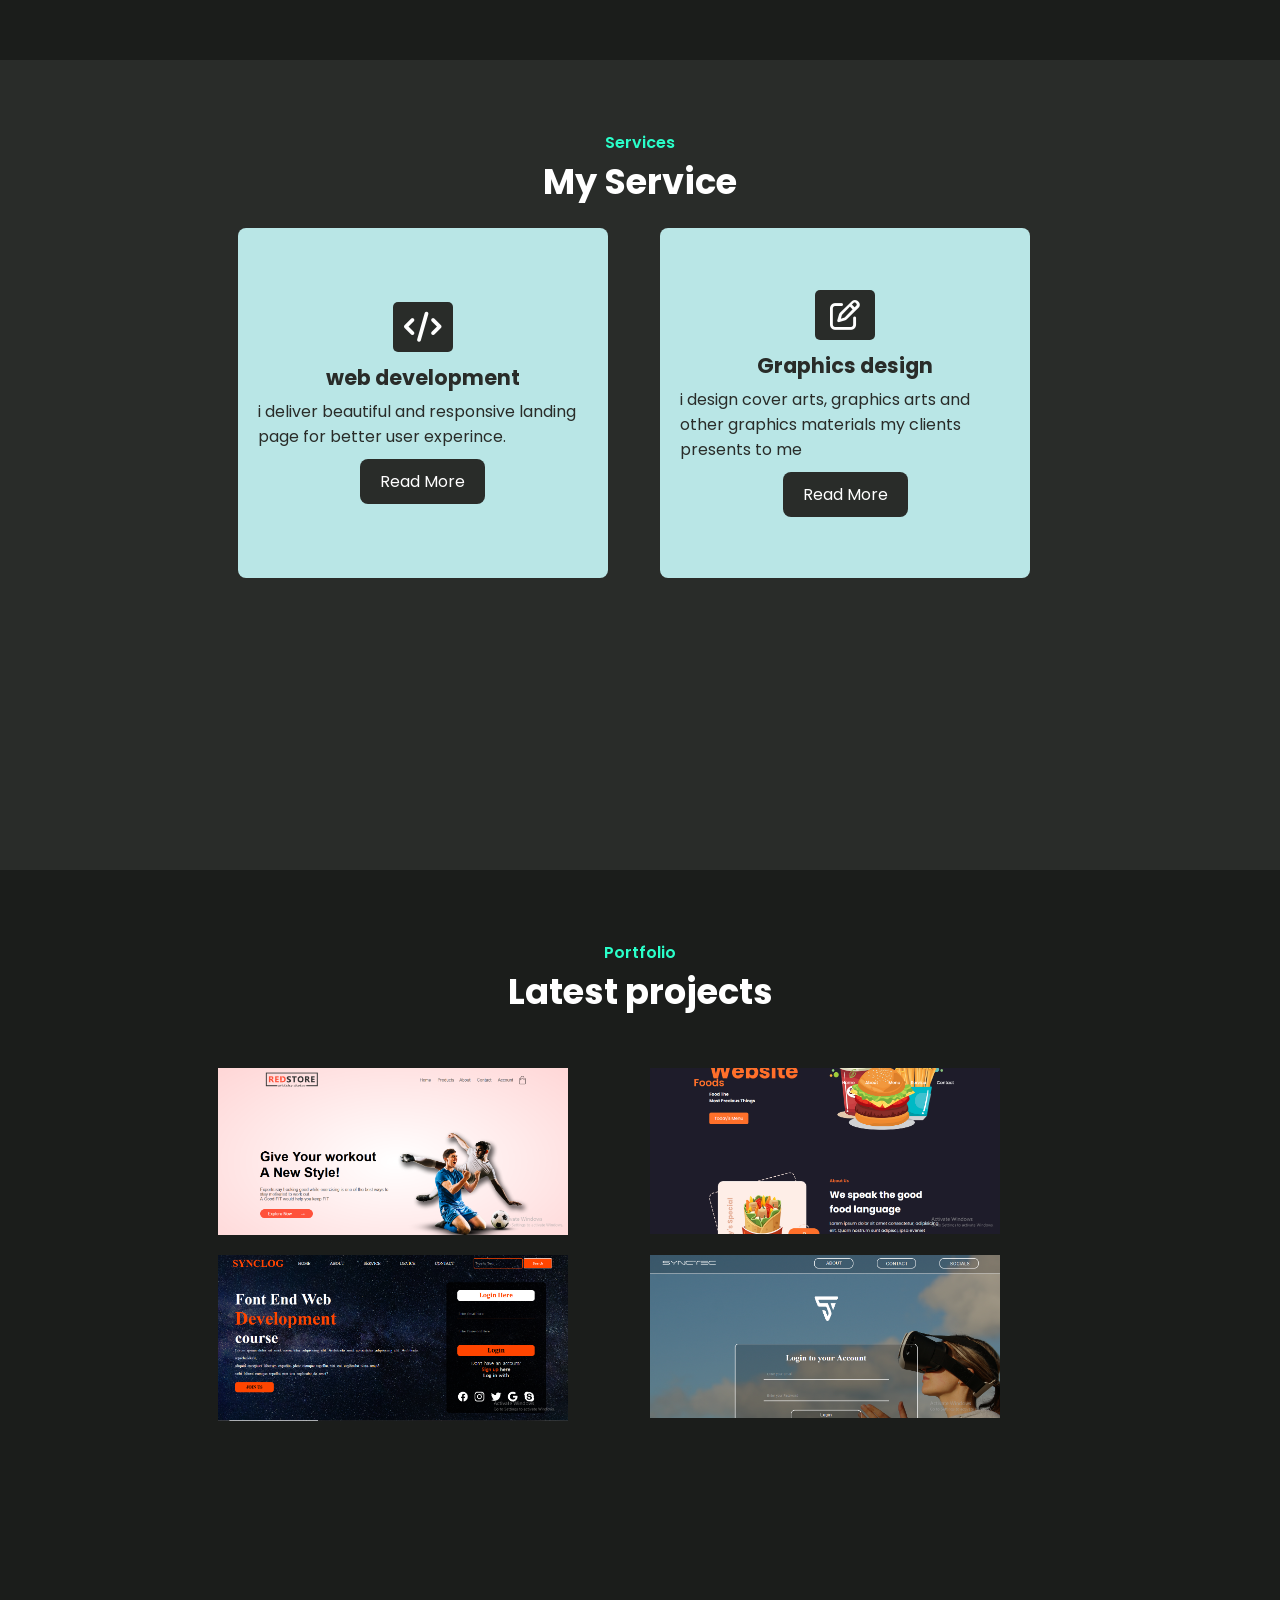
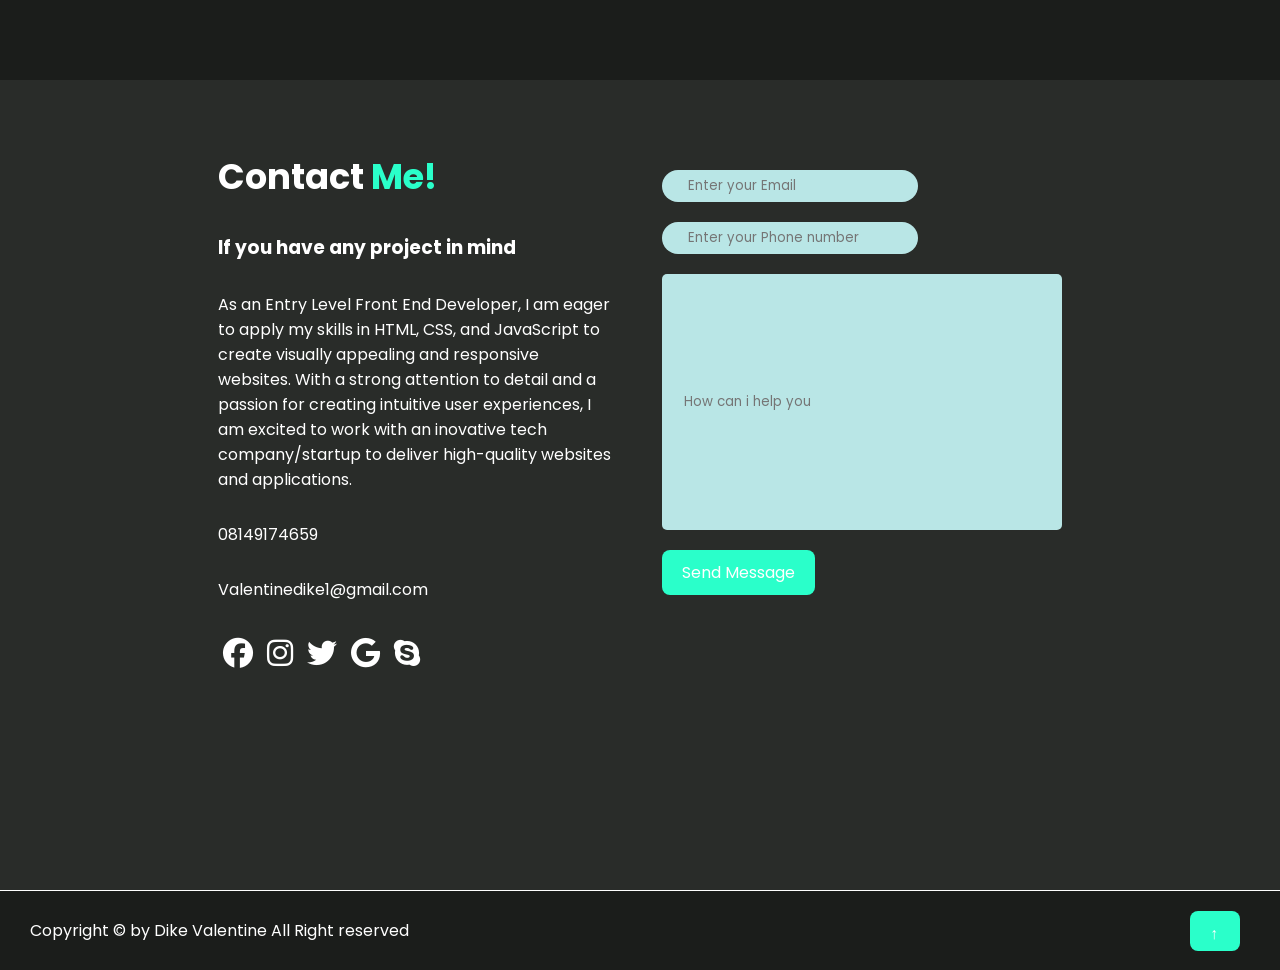
==== commit 6750d618: "logo correction" ====
--- a/index.html
+++ b/index.html
@@ -16,7 +16,7 @@
   <body>
     <!-- header -->
     <header>
-      <a class="logo" href="">P<span>o</span>rtflio</a>
+      <a class="logo" href="">P<span>o</span>rtfolio</a>
 
 
       <!-- <a href="" id="toggle-button" class ="toggle-button"> -->
--- a/main.css
+++ b/main.css
@@ -461,7 +461,7 @@
 
    margin:30px 0;
    border: none;
-   outline: none;
+  outline: none;
 
   }
 
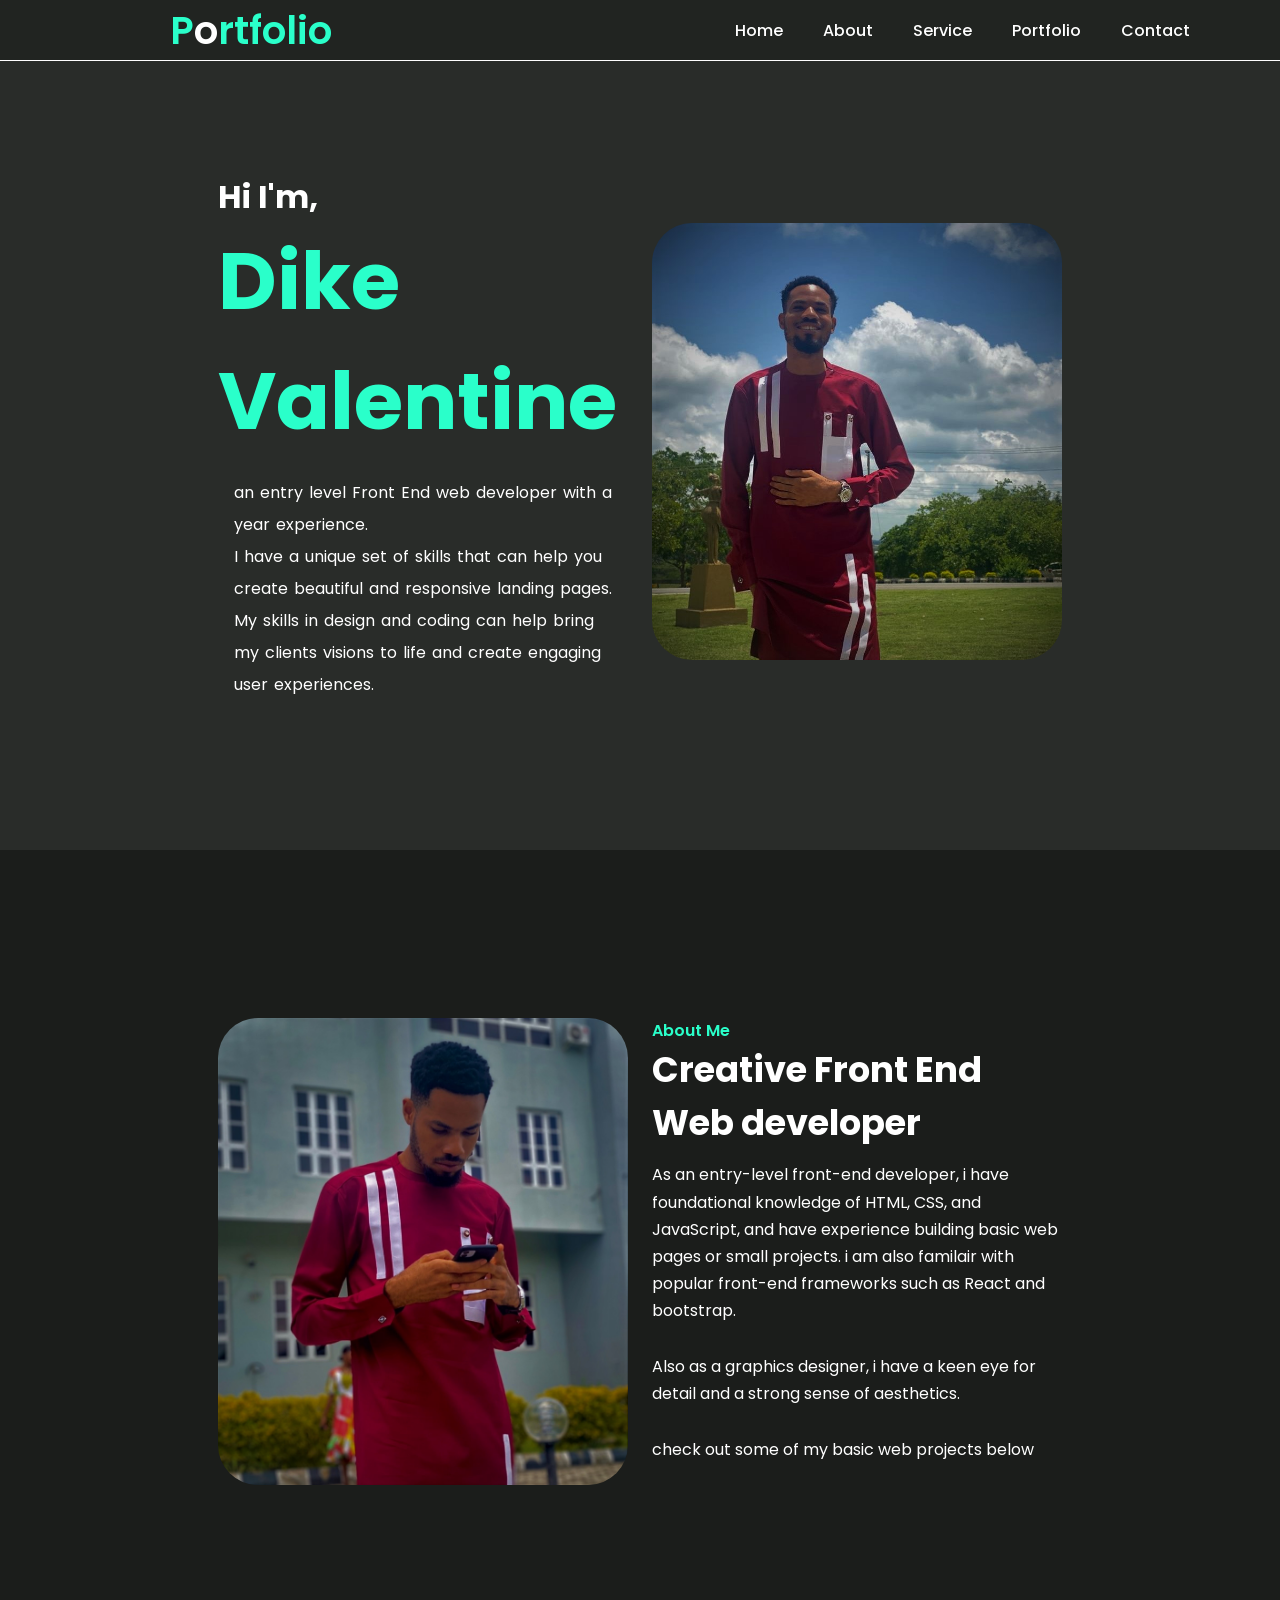
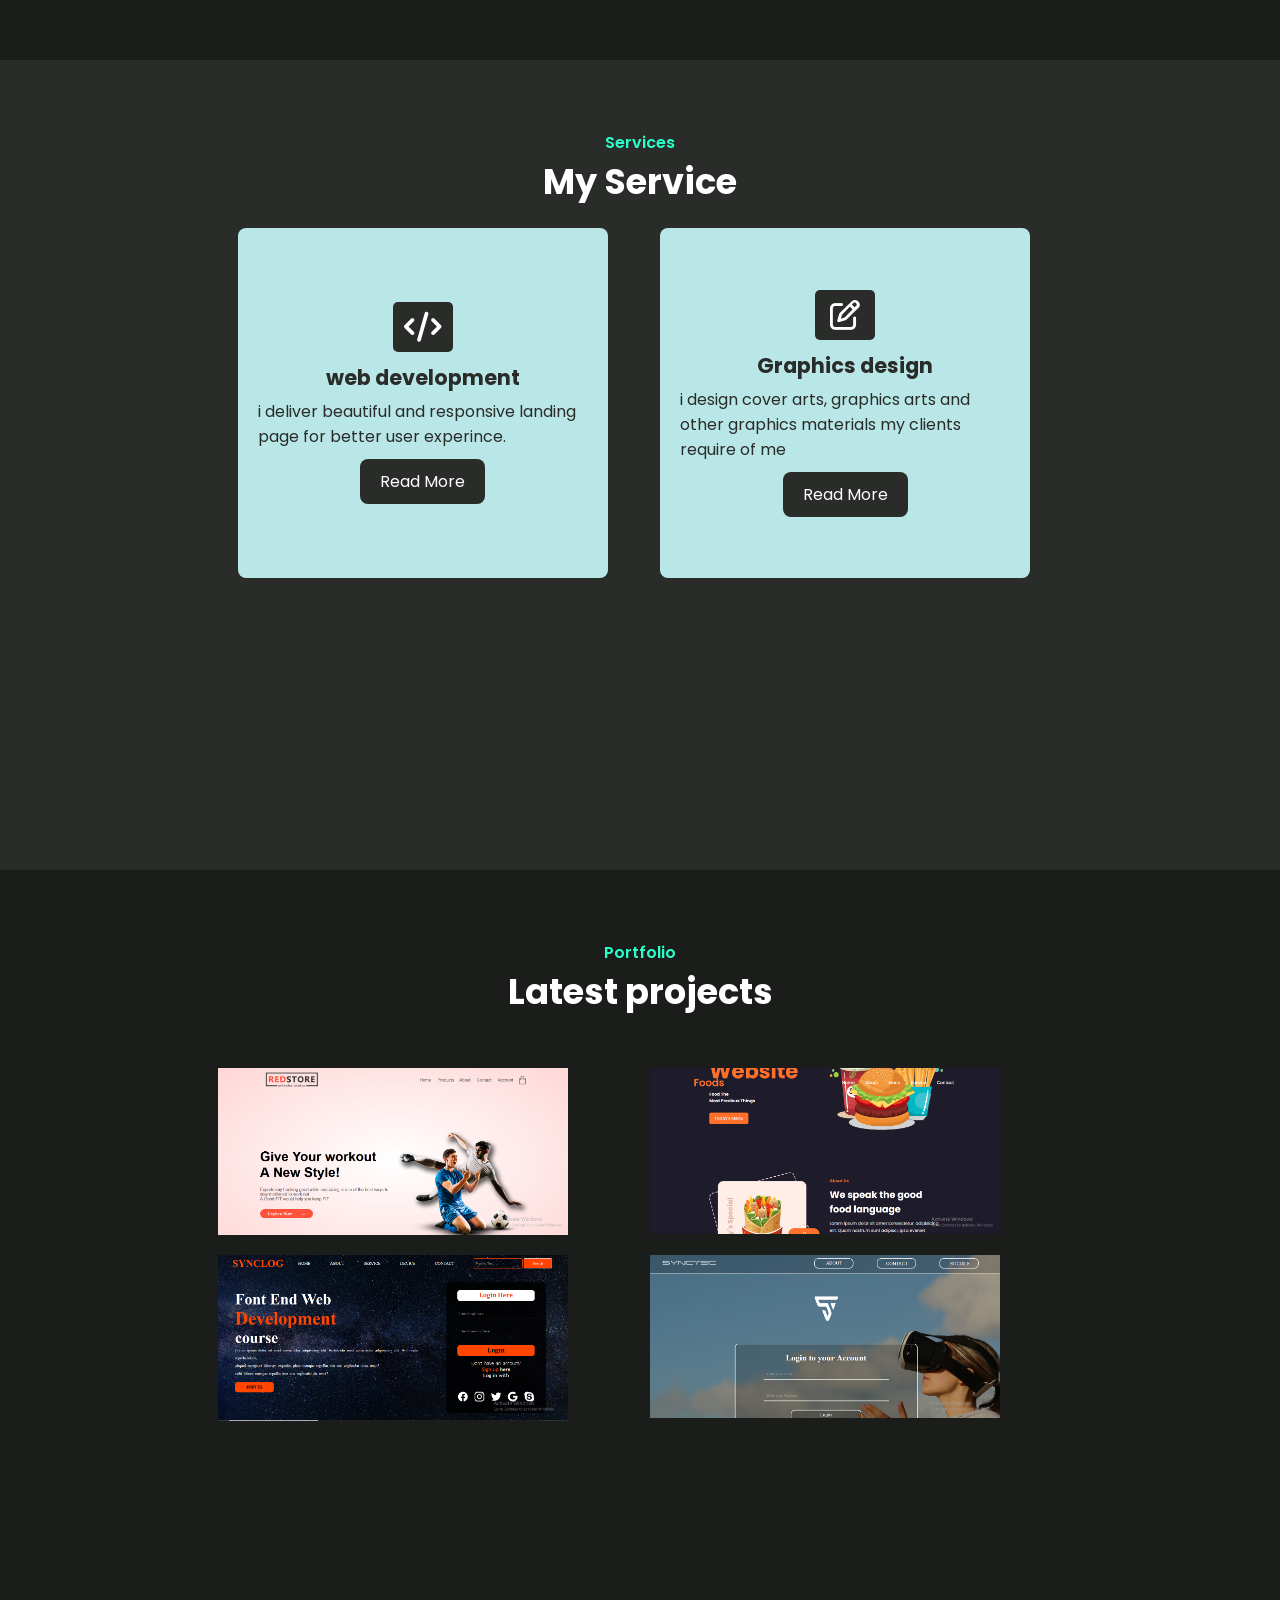
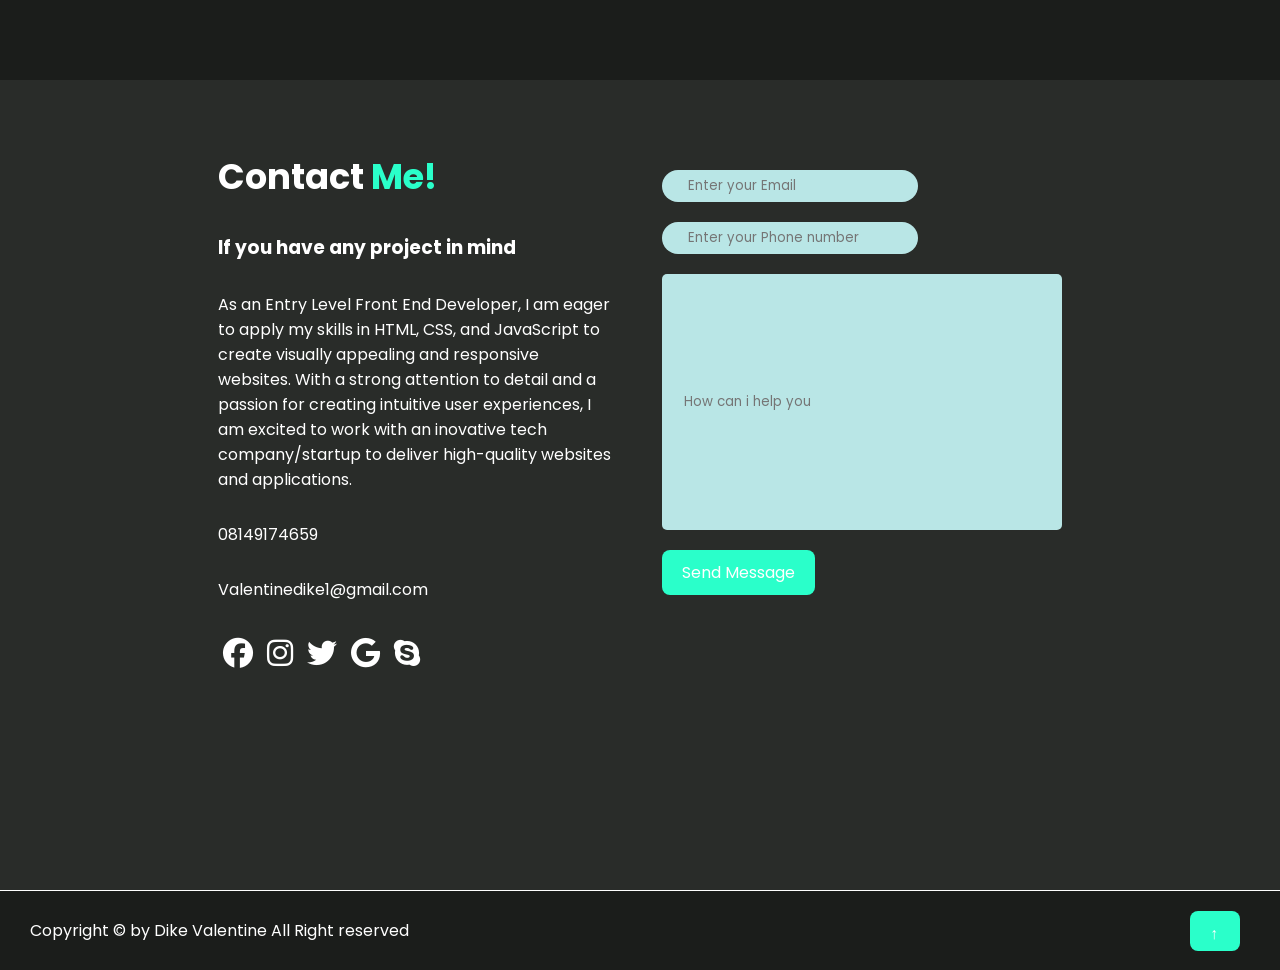
==== commit 873972d6: "html update" ====
--- a/index.html
+++ b/index.html
@@ -96,7 +96,7 @@
         <div class="box">
           <i class="fa-regular fa-pen-to-square"></i>
           <h2>Graphics design</h2>
-          <h3>i design cover arts, graphics arts and other graphics materials my clients presents to me</h3>
+          <h3>i design cover arts, graphics arts and other graphics materials my clients require of me</h3>
           <a href="#" class="btn">Read More</a>
         </div>
         </div>
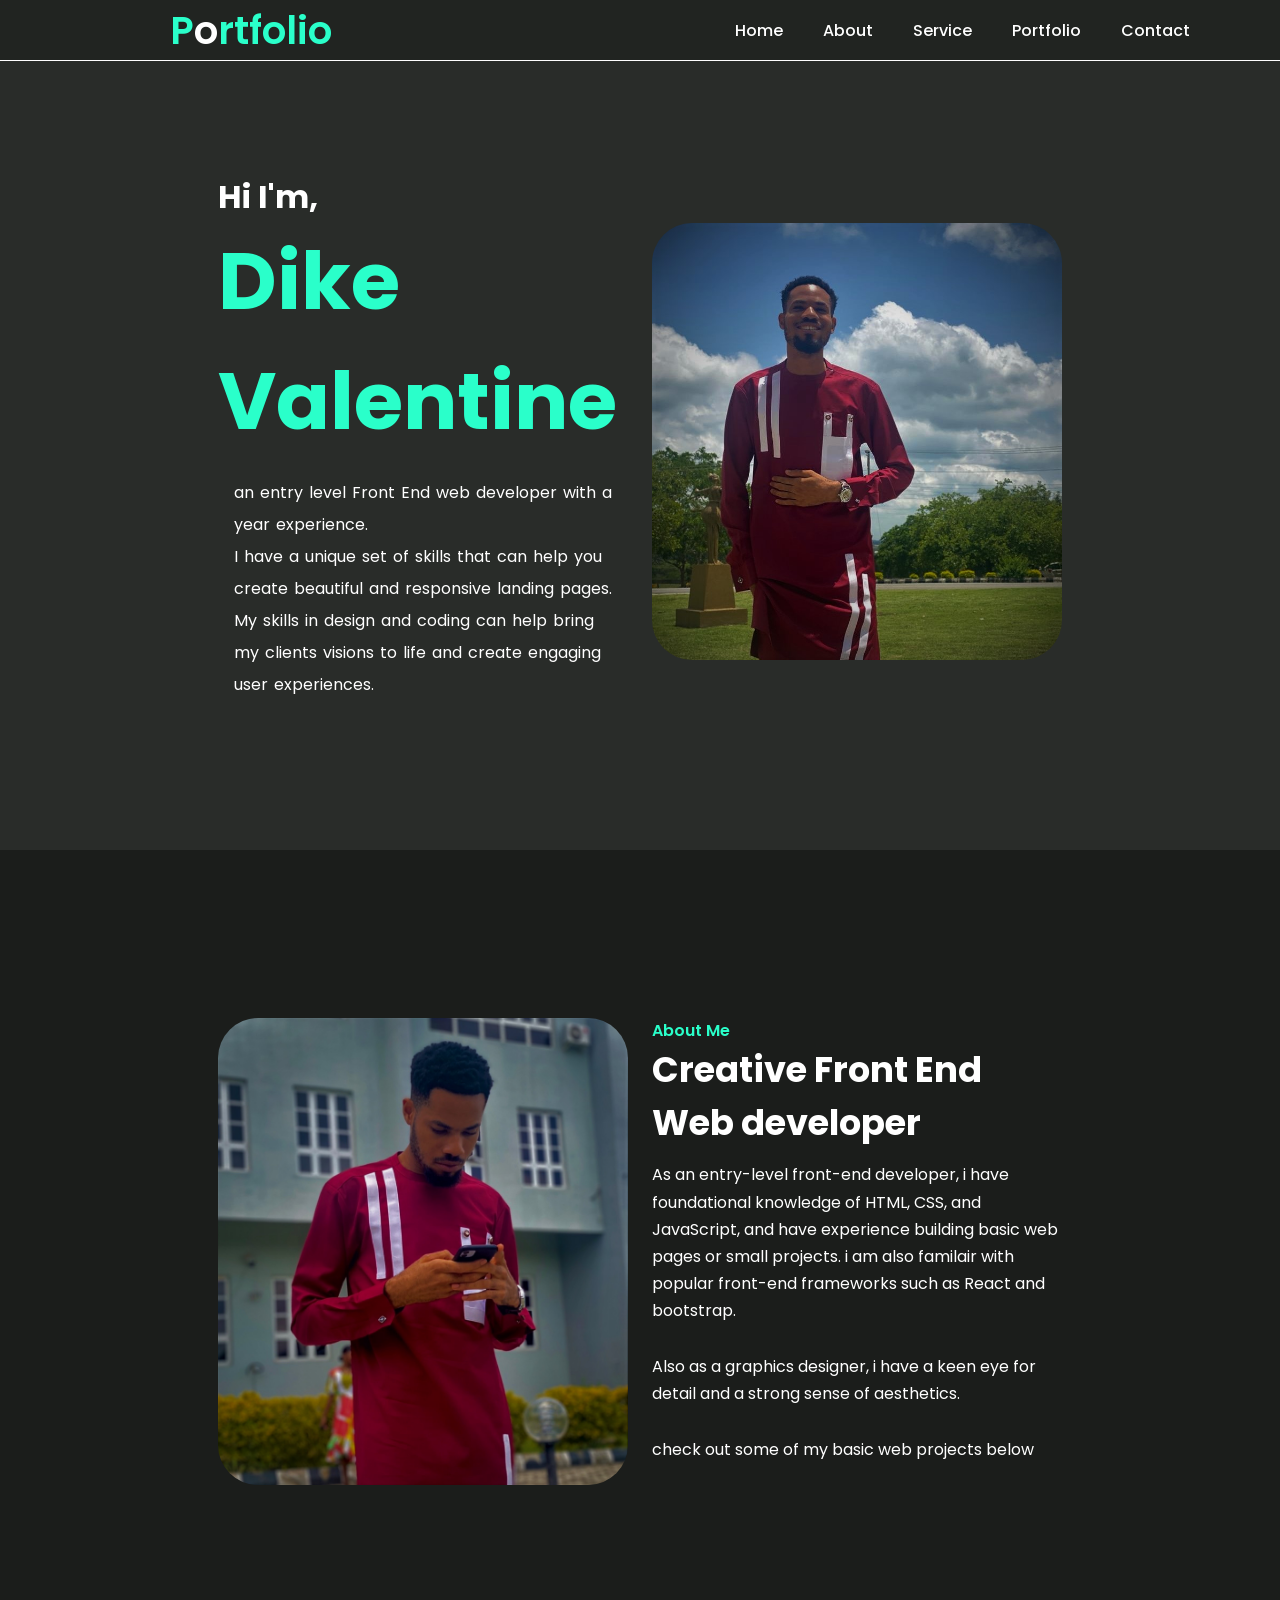
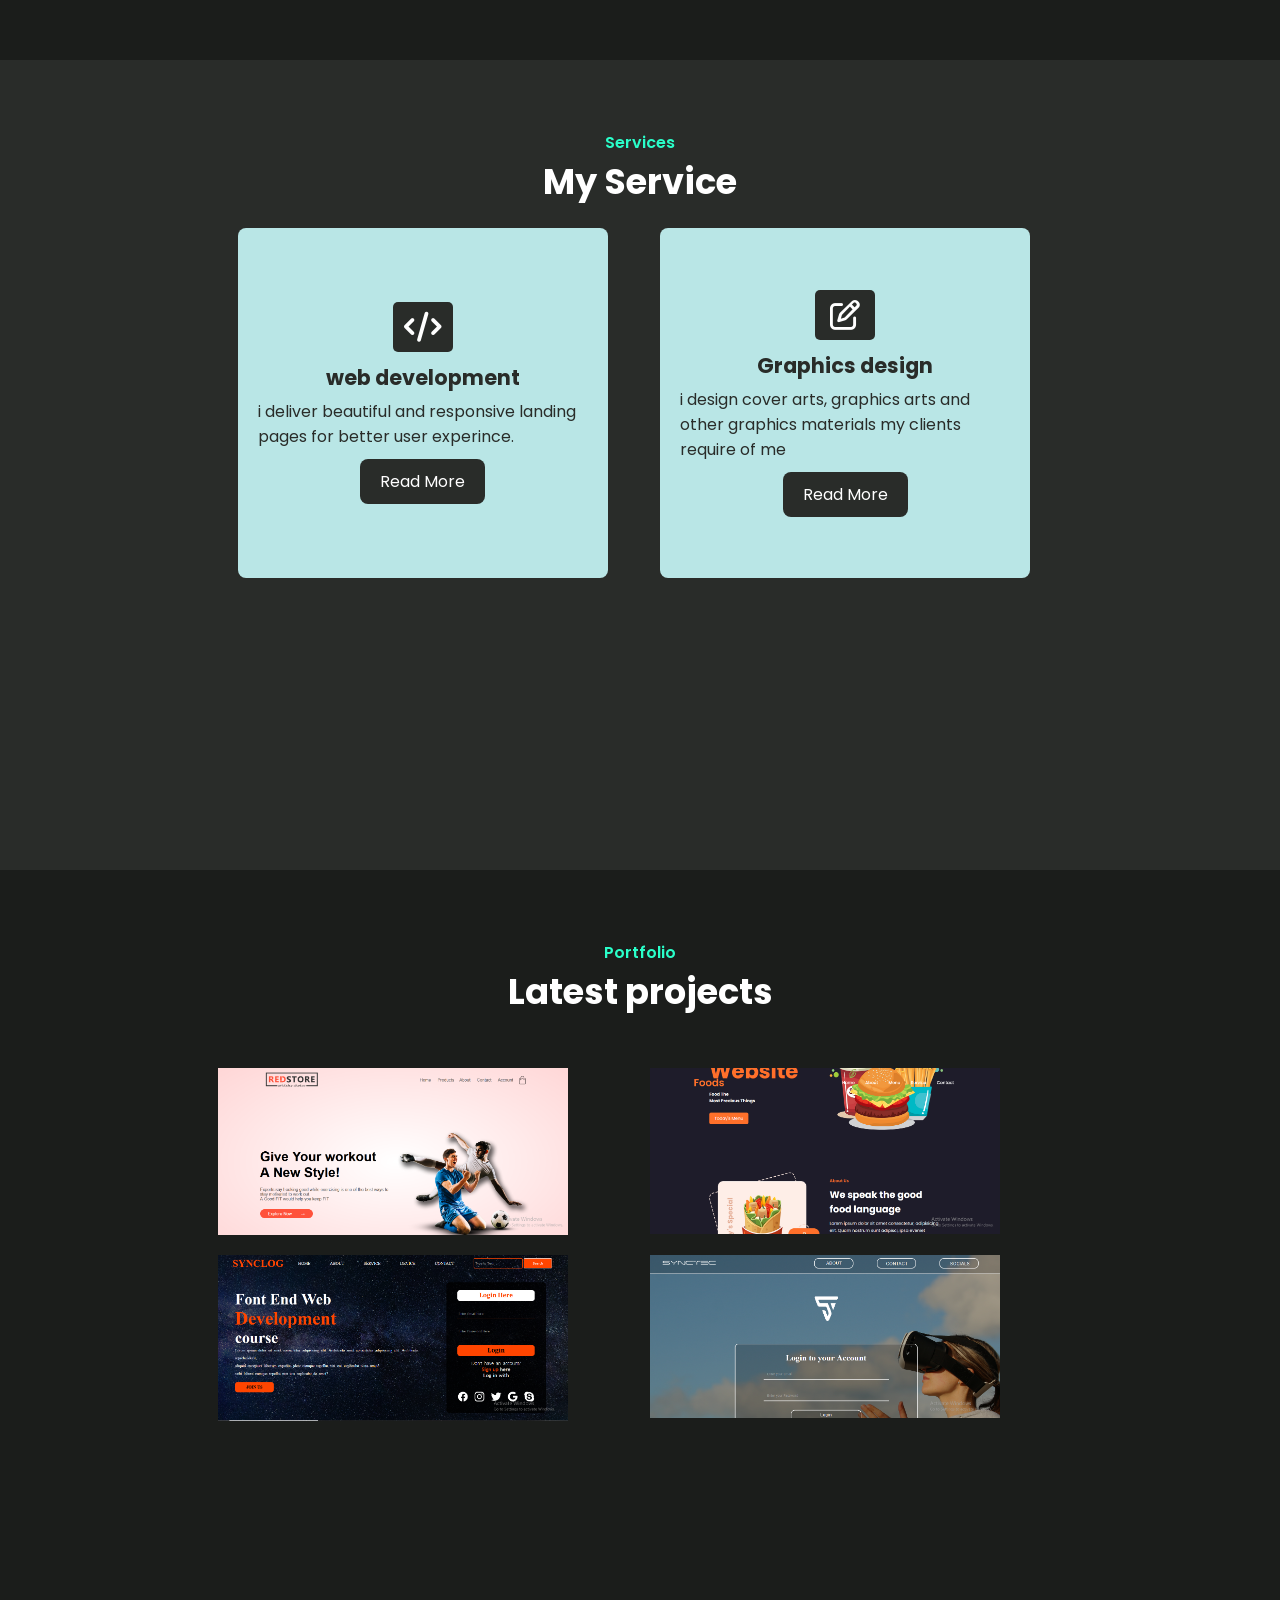
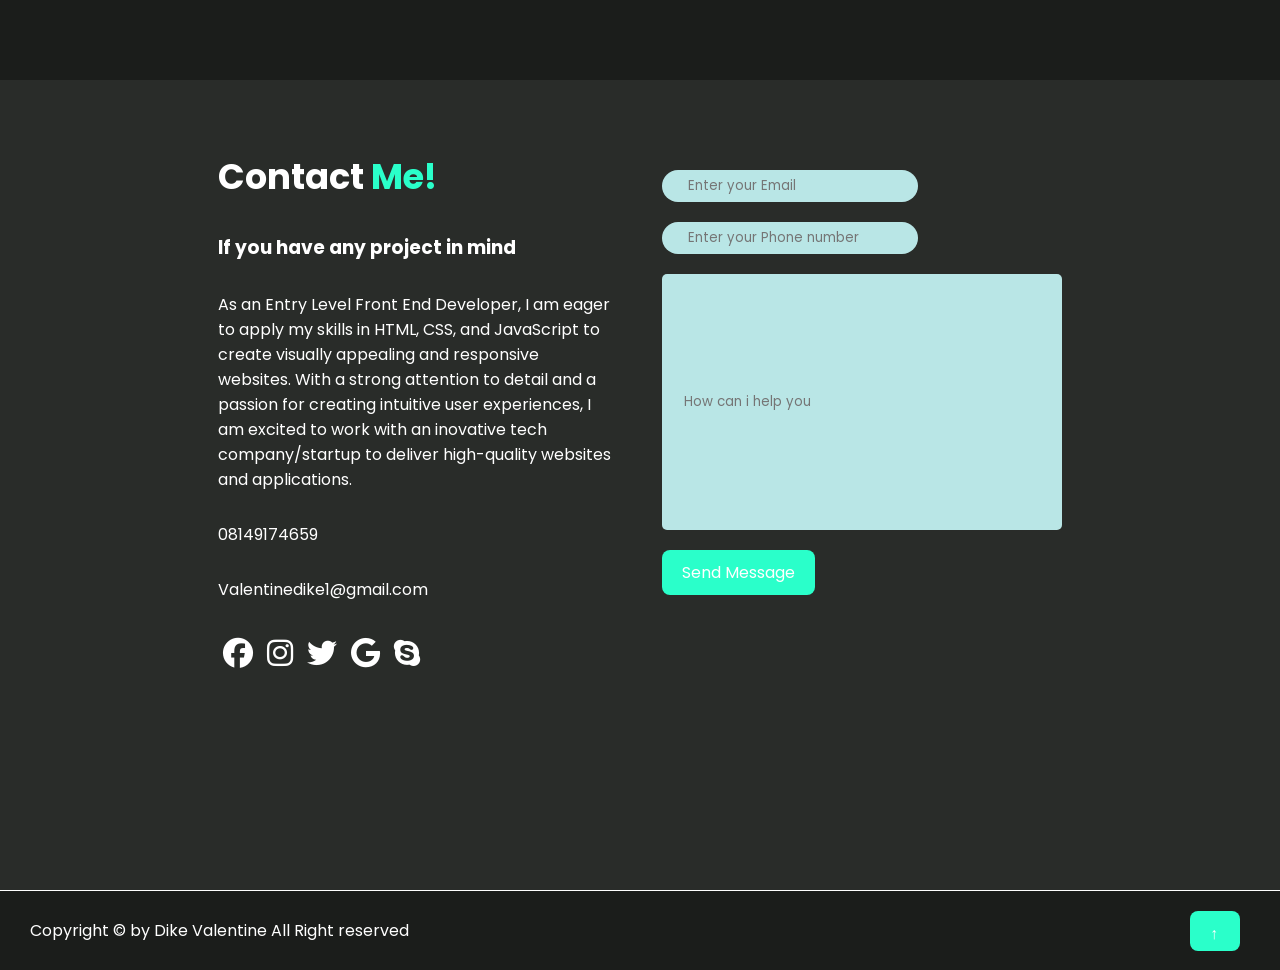
==== commit dc6bfda3: "new changes" ====
--- a/index.html
+++ b/index.html
@@ -89,7 +89,7 @@
         <div class="box">
           <i class="fa fa-code" aria-hidden="true"></i>
           <h2>web development</h2>
-          <h3>i deliver beautiful and responsive landing page for better user experince.</h3>
+          <h3>i deliver beautiful and responsive landing pages for better user experince.</h3>
           <a href="#" class="btn">Read More</a>
         </div>
 
@@ -124,7 +124,10 @@
           </div>
           <div class="layer">
             <h3>E-Commerce Website</h3>
-            <p>A landing page for an E-commerce site</p>
+            <p>A landing page
+              <br> for an
+             <br>
+               E-commerce website</p>
           </div>
         </div>
 
@@ -143,8 +146,8 @@
             <img src="images/loginpage.PNG" alt="" />
           </div>
           <div class="layer">
-            <h3>Standard log-in page.</h3>
-            <p>A log-in web page</p>
+            <h3>Tutorial website log-in page.</h3>
+            <p>A log-in web page for a Tutorial website</p>
           </div>
         </div>
 
@@ -153,8 +156,8 @@
             <img src="images/synctecwebsite.PNG" alt="" />
           </div>
           <div class="layer">
-            <h3>Synctec log-in page</h3>
-            <p>Gaming website log-in page</p>
+            <h3>Gaming log-in web page</h3>
+            <p>A log-in page for a gaming website</p>
           </div>
         </div>
       </div>
--- a/main.css
+++ b/main.css
@@ -128,7 +128,7 @@
   color: var(--text-color);
   padding: 10px 20px;
   font-weight: 500;
-  transition: color 0.6s linear;
+  transition: color 0.3s linear;
 }
 
 .navbar-links li a:hover{
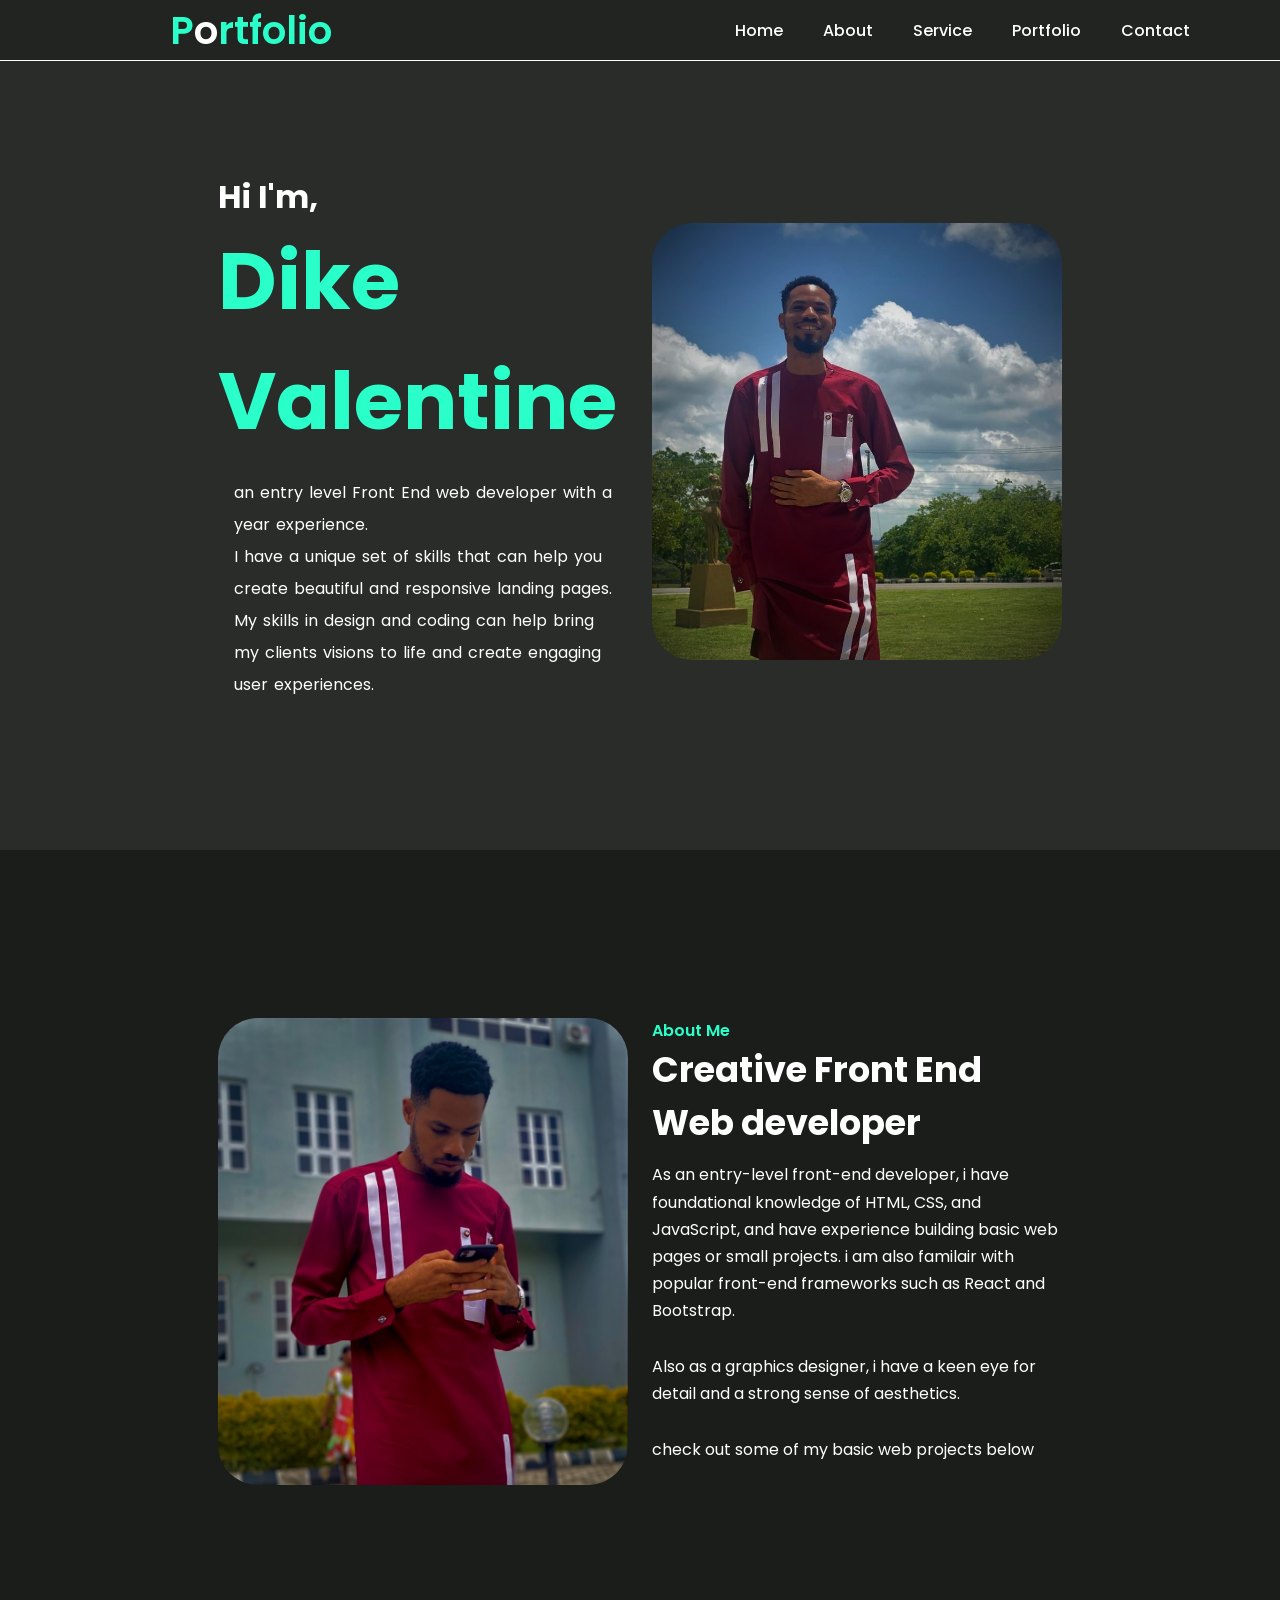
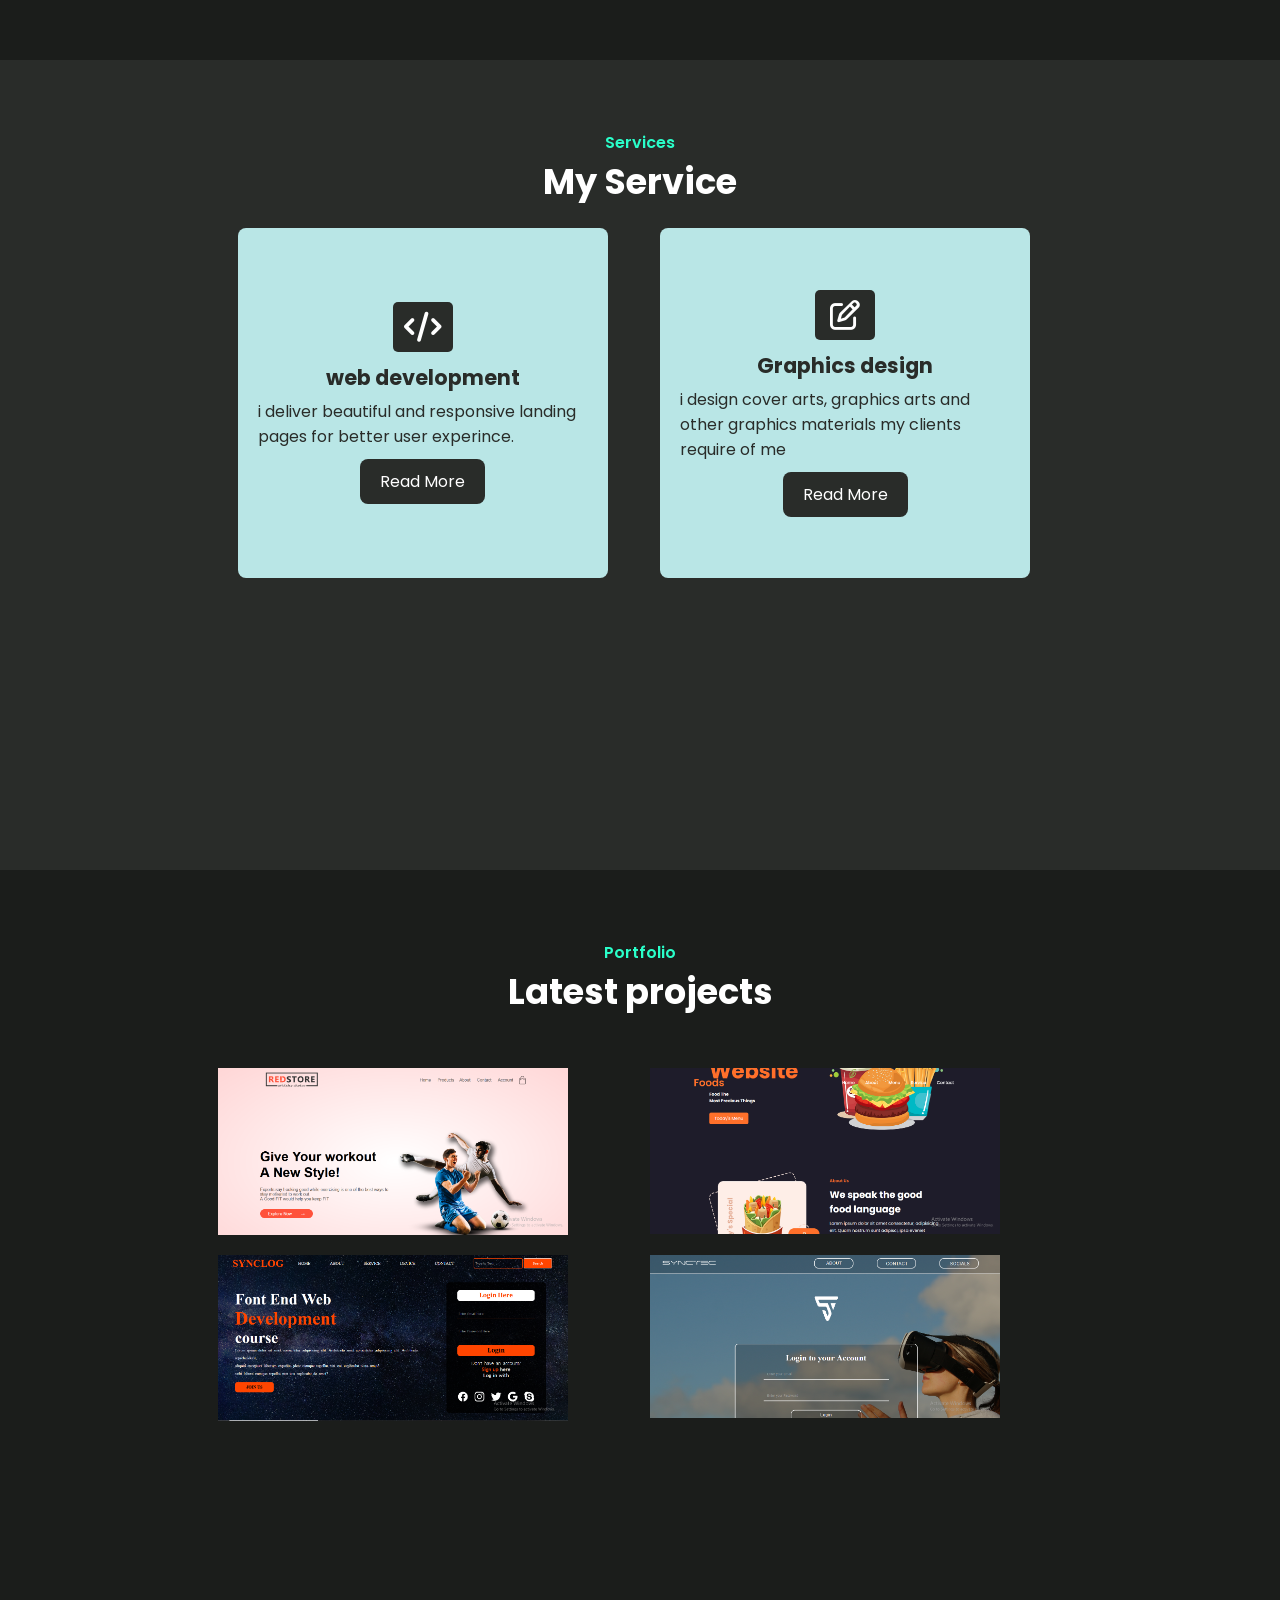
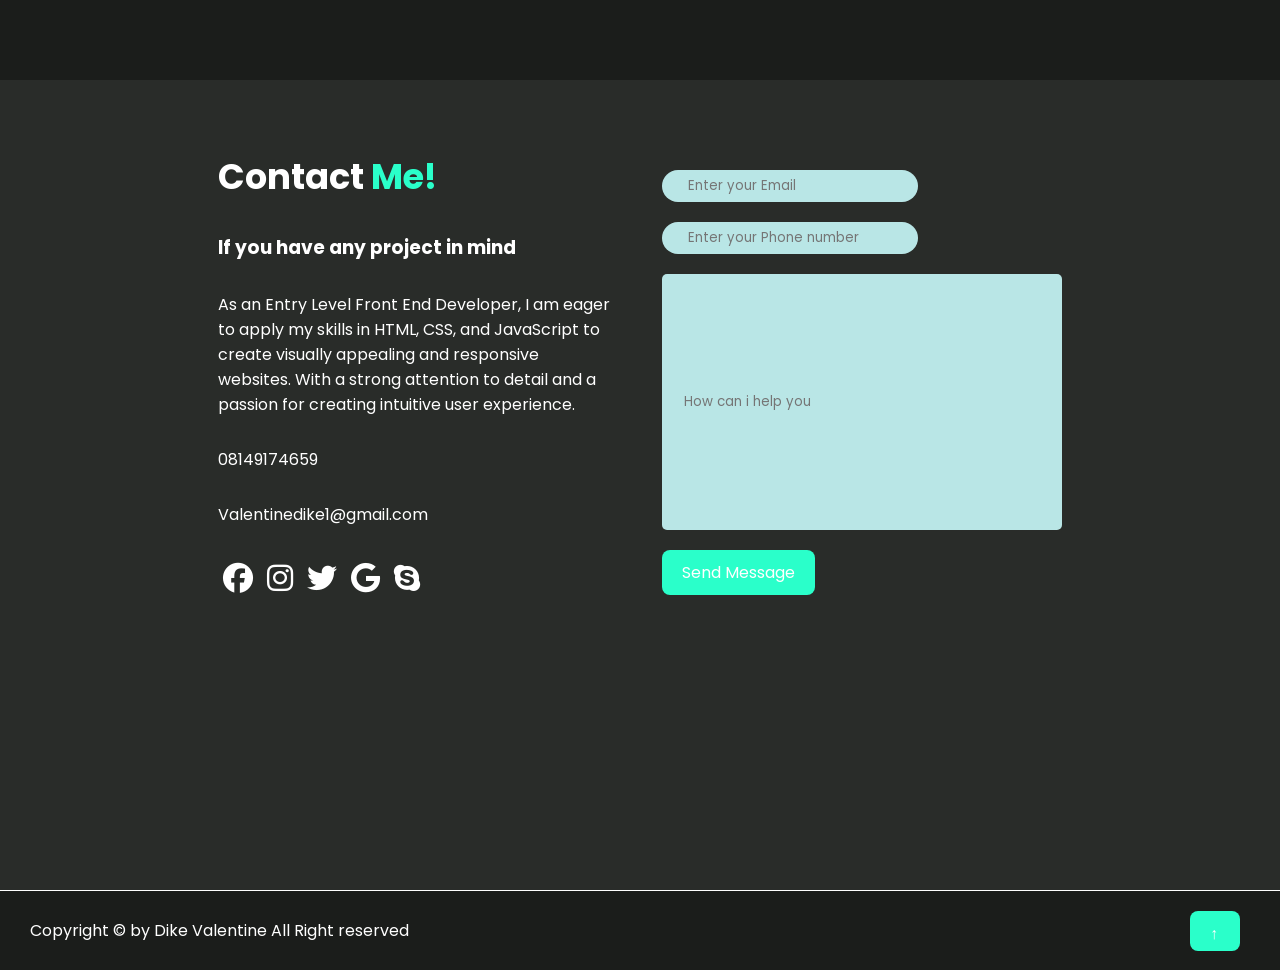
==== commit c87dccca: "pushed new code" ====
--- a/index.html
+++ b/index.html
@@ -70,7 +70,7 @@
       <div class="about-text">
         <span>About Me</span>
         <h4>Creative Front End Web developer</h4>
-        <p>As an entry-level front-end developer, i have foundational knowledge of HTML, CSS, and JavaScript, and have experience building basic web pages or small projects. i am also familair with popular front-end frameworks such as React and bootstrap.</p>
+        <p>As an entry-level front-end developer, i have foundational knowledge of HTML, CSS, and JavaScript, and have experience building basic web pages or small projects. i am also familair with popular front-end frameworks such as React and Bootstrap.</p>
         <p>Also as a graphics designer, i have a keen eye for detail and a strong sense of aesthetics. </p>
         <p>check out some of my basic web projects below </p>
         
@@ -172,7 +172,7 @@
         <h3>If you have any project in mind</h3>
 
         <p>
-          As an Entry Level Front End Developer, I am eager to apply my skills in HTML, CSS, and JavaScript to create visually appealing and responsive websites. With a strong attention to detail and a passion for creating intuitive user experiences, I am excited to work with an inovative tech company/startup to deliver high-quality websites and applications.
+          As an Entry Level Front End Developer, I am eager to apply my skills in HTML, CSS, and JavaScript to create visually appealing and responsive websites. With a strong attention to detail and a passion for creating intuitive user experience.
         </p>
 
         <p>08149174659</p>
--- a/main.css
+++ b/main.css
@@ -595,6 +595,14 @@
       
 
     }
+    .contact-box p{
+    text-align: center;
+        }
+
+        .contact-box h3{
+
+          text-align: center;
+        }
 
     header{
       width: 100%;
